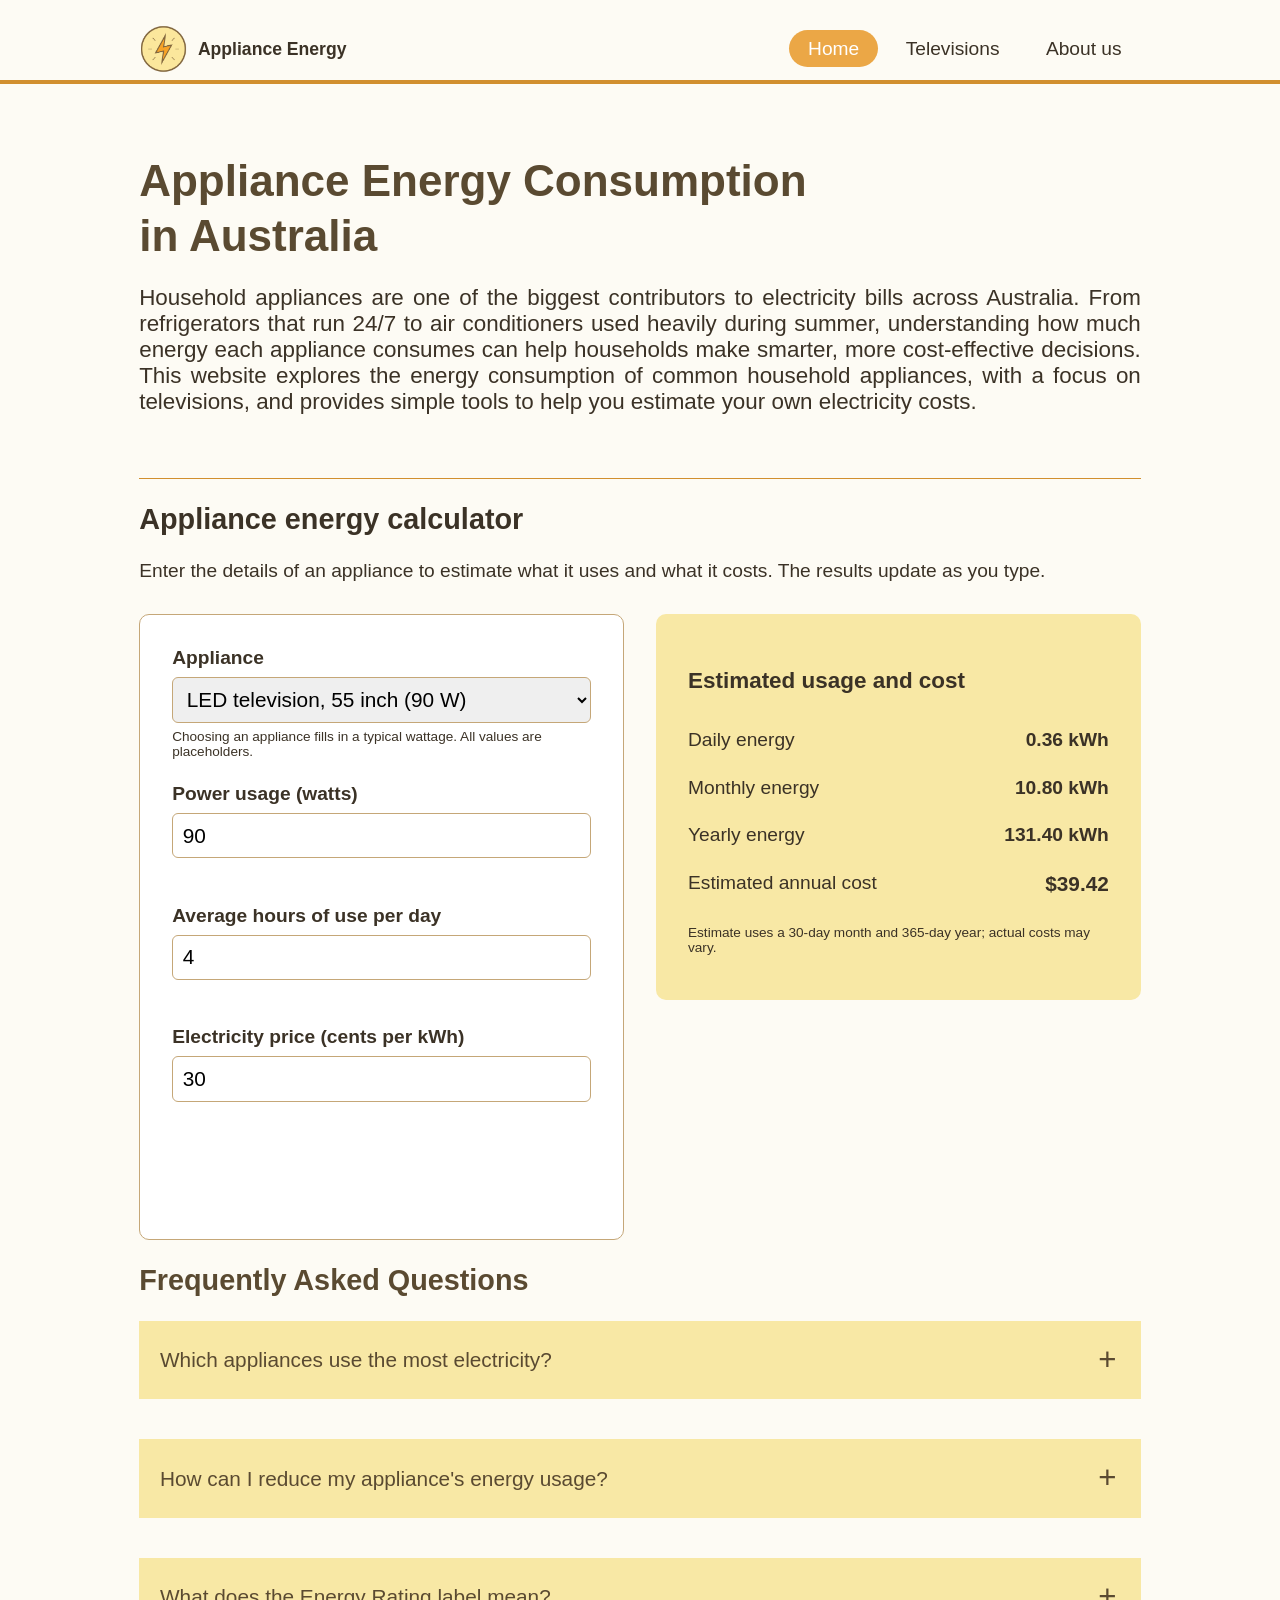
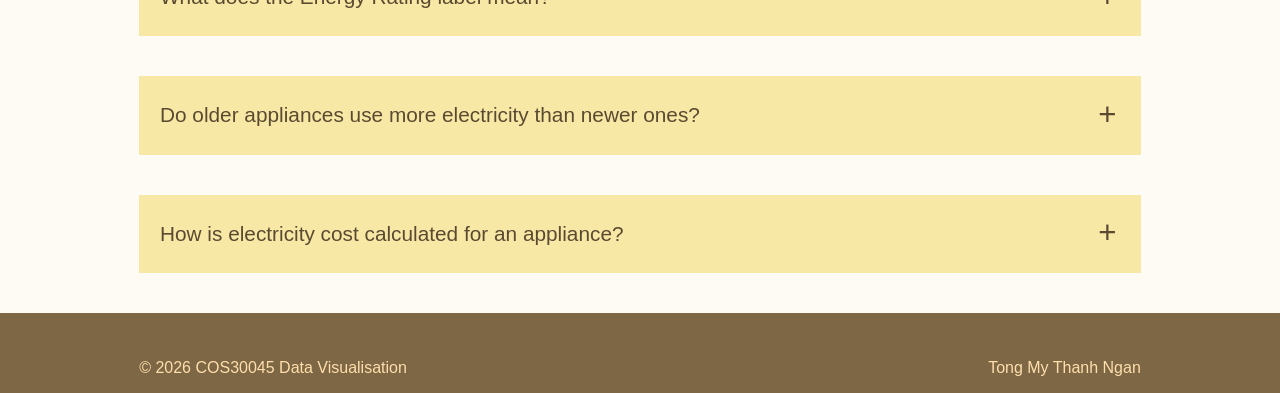
==== index.html @ 01db3212 "update index.html" ====
<!DOCTYPE html>
<html lang="en">
<head>
    <meta charset="UTF-8">
    <meta name="viewport" content="width=device-width, initial-scale=1.0">
    <title>Appliance Energy Consumption</title>
    <link rel="stylesheet" href="./assets/style.css">
    <script src="./assets/script.js" defer></script>
</head>
<body>
    <header class="site-header">
        <nav>
                <!-- Power Logo - return the user to the Home page when the logo is clicked -->
                <a href="index.html" class="logo_link">
                    <img src="./assets/PowerIcon.png" alt="Power Logo">
                    <span class="name">Appliance Energy</span>
                </a>
                <!-- Main navigation -->
                <ul>
                    <li><a href="index.html" class="nav-home" aria-current="page">Home</a></li>
                    <li><a href="televisions.html" class="nav-televisions">Televisions</a></li>
                    <li><a href="about.html" class="nav-about">About us</a></li>
                </ul>
                <button class="toggle-menu" aria-label="Responsive Navigation Menu">☰</button>
        </nav>
    </header>

    <!-- This is the main content in the Home page -->
    <main>
        <div class="hero">
            <div class="hero-text">
                <h1 class="hero-title">Appliance Energy Consumption<br><span class="highlight">in Australia</span></h1>
                <p class="sub-text">Household appliances are one of the biggest contributors to electricity bills across Australia. From refrigerators that run 24/7 to air conditioners used heavily during summer, 
                understanding how much energy each appliance consumes can help households make smarter, more cost-effective decisions. This website explores the energy consumption of common 
                household appliances, with a focus on televisions, and provides simple tools to help you estimate your own electricity costs.
                </p>
            </div> 
        </div>
    
        <section class="calc-section container">
            <h2>Appliance energy calculator</h2>
            <p>Enter the details of an appliance to estimate what it uses and what it costs. The results update as you type.</p>
            <div class="calc">
                <form class="calc-form" id="calc-form" novalidate>
                    <div class="field">
                        <label for="appliance">Appliance</label>
                        <select id="appliance" name="appliance">
                            <option value="custom">Enter my own wattage</option>
                            <option value="90" selected>LED television, 55 inch (90 W)</option>
                            <option value="120">LED television, 65 inch (120 W)</option>
                        </select>
                        <p class="hint">Choosing an appliance fills in a typical wattage. All values are placeholders.</p>
                    </div>

                    <div class="field">
                        <label for="watts">Power usage (watts)</label>
                        <input type="number" id="watts" name="watts" min="0" max="10000" step="1" value="90" required>
                        <p class="error" id="watts-error" role="alert"></p>
                    </div>

                    <div class="field">
                        <label for="hours">Average hours of use per day</label>
                        <input type="number" id="hours" name="hours" min="0" max="24" step="0.5" value="4" required>
                        <p class="error" id="hours-error" role="alert"></p>
                    </div>

                    <div class="field">
                        <label for="price">Electricity price (cents per kWh)</label>
                        <input type="number" id="price" name="price" min="0" max="200" step="0.1" value="30" required>
                        <p class="error" id="price-error" role="alert"></p>
                    </div>
                    <button type="submit" class="btn">Calculate</button>
                </form>

                <div class="calc-result">
                    <h3>Estimated usage and cost</h3>
                    <div class="result-row">
                        <span>Daily energy</span>
                        <strong id="result-daily">–</strong>
                    </div>
                    <div class="result-row">
                        <span>Monthly energy</span>
                        <strong id="result-monthly">–</strong>
                    </div>
                    <div class="result-row">
                        <span>Yearly energy</span>
                        <strong id="result-yearly">–</strong>
                    </div>
                    <div class="result-row result-cost">
                        <span>Estimated annual cost</span>
                        <strong id="result-cost">–</strong>
                    </div>
                    <p class="result-note" id="result-note"></p>
                </div>
            </div>
        </section>

        <!--- FAQ section + Accordion-->
            <h2 class="faq-section">Frequently Asked Questions</h2>
            <!-- FAQ - 1st question -->
            <div class="faq-box">
                <div class="faq">
                    <input type="checkbox" id="faq1">
                    <label class="faq-question" for="faq1">Which appliances use the most electricity?</label>
                    <div class="faq-answer">
                        <em>
                        Air conditioners, water heaters, refrigerators, and washing machines are typically among the highest energy-consuming appliances in an Australian household.
                        </em>
                    </div>
                </div>

            <!-- FAQ - 2nd question -->
                <div class="faq">
                    <input type="checkbox" id="faq2">
                    <label class="faq-question" for="faq2"> How can I reduce my appliance's energy usage?</label>
                    <div class="faq-answer">
                        <em>
                        Simple steps include switching off appliances at the wall when not in use, choosing energy-efficient models (look for the Energy Rating label), and running appliances like washing machines during off-peak electricity hours.
                        </em>
                    </div>
                </div>

            <!-- FAQ - 3rd question -->
                <div class="faq">
                    <input type="checkbox" id="faq3">
                    <label class="faq-question" for="faq3"> What does the Energy Rating label mean?</label>
                    <div class="faq-answer">
                        <em>
                        The Energy Rating label shows how energy-efficient an appliance is, using a star system — the more stars, the more efficient the appliance, meaning lower running costs over time.
                        </em>
                    </div>
                </div>

            <!-- FAQ - 4th question -->
                <div class="faq">
                    <input type="checkbox" id="faq4">
                    <label class="faq-question" for="faq4"> Do older appliances use more electricity than newer ones?</label>
                    <div class="faq-answer">
                        <em>
                        In most cases, yes. Older appliances often lack modern energy-saving technology, so they tend to consume significantly more electricity than newer, more efficient models.
                        </em>
                    </div>
                </div>

            <!-- FAQ - 5th question -->
                <div class="faq">
                    <input type="checkbox" id="faq5">
                    <label class="faq-question" for="faq5"> How is electricity cost calculated for an appliance?</label>
                    <div class="faq-answer">
                        <em>
                        Electricity cost is generally calculated by multiplying an appliance's power usage (in kilowatts) by the number of hours it is used, then multiplying that by the electricity price per kilowatt-hour.
                        </em>
                    </div>
                </div>
            </div>
    </main>

    <footer class="footer-content">
        <div class="container footer-inner">
            <div>&copy; <span id="footer-year">2026 -</span> COS30045 Data Visualisation</div>
            <div>Tong My Thanh Ngan</div>
        </div>
    </footer>
    
</body>
</html>
---- assets/style.css ----
:root {
  --cream:       #F8E8A5;
  --navajo-white:#FFDEAD;
  --camel:       #c5a778;
  --amber:       #EBA746;
  --amber-dark:  #D18F2E;
  --brown:       #7D6744;
  --dark-brown:  #5A4A31;
  --dark-coffee: #3B3226;
  --border:      var(--camel);
  --page:        #FDFBF4;
  --surface:     #FFFFFF;
}

*,
*::before,
*::after {
  box-sizing: border-box;
}

/* ----------------------------------------------------------------------------------- */
/* Navigation */
.site-header nav {
  display: flex;
  align-items: center;
  justify-content: space-between;
  padding: 0 0;
  border-bottom: 4px solid var(--amber-dark);
  margin-left: calc(50% - 50vw);
  margin-right: calc(50% - 50vw);
  padding-left: calc(50vw - 50%);
  padding-right: calc(50vw - 50%);
}

.logo_link {
  display: flex;
  align-items: center;
  gap: 0.6rem;
  text-decoration: none;
  color: var(--dark-coffee);
}

.logo_link img {
  height: 50px;
}

.logo_link .name {
  font-weight: bold;
  font-size: 1.1rem;
}

nav ul {
  display: flex;
  list-style: none;
  gap: 0.5rem;
}

nav ul a {
  text-decoration: none;
  color: var(--dark-coffee);
  padding: 0.5rem 1.2rem;
  border-radius: 999px;
  transition: background-color 0.2s;
}

nav ul a:hover {
  background-color: var(--cream);
}

nav ul a[aria-current="page"] {
  background: var(--amber);
  color: var(--surface);
}

.toggle-menu {
  display: none;   
  background: none;
  border: none;
  font-size: 1.5rem;
  cursor: pointer;
  color: var(--dark-coffee);
}

/* ----------------------------------------------------------------------------------- */
body {
    color: var(--dark-coffee);
    background: var(--page);
    padding: 1.2rem;
    font-family: 'Segoe UI', Tahoma, Geneva, Verdana, sans-serif;
    max-width: 65rem;
    margin: 0 auto;
    font-size: 1.2rem;
}

/* Color for main content in Home Page */
.hero-title {
    color: var(--dark-brown)
}

/* FAQ section */
.faq-section {
    color: var(--dark-brown)
}

/* Hero in the Home page */
.hero {
    background: var(--page);
    border-bottom: 1px solid var(--amber-dark);
    padding: 2.5rem 0rem;
}

.hero-text h1 {
    font-size: 2.75rem;       
    line-height: 1.25;
    margin-bottom: 1.2rem;   
}

.hero-text p {
    font-size: 1.4rem;
    color: var(--dark-coffee);
    max-width: 65rem;    
    text-align: justify;
}
/* ----------------------------------------------------------------------------------- */
.calc {
  display: grid;
  grid-template-columns: repeat(2, minmax(0, 1fr));
  gap: 2rem;
  margin-top: 2rem;
  align-items: start;
}

.calc-form {
  background: var(--surface);
  border: 1px solid var(--border);
  border-radius: 10px;
  padding: 2rem;
}

.field {
  margin-bottom: 1.5rem;
}

.field label {
  display: block;
  font-weight: bold;
  margin-bottom: 0.5rem;
}

.field input,
.field select {
  width: 100%;
  padding: 0.6rem;
  border: 1px solid var(--border);
  border-radius: 6px;
  font-size: 1.3rem;
  font-family: inherit;
}

.hint {
  font-size: 0.85rem;
  color: var(--dark-coffee);
  margin-top: 0.4rem;
}

.error {
  font-size: 0.85rem;
  color: #b91c1c;
  margin-top: 0.4rem;
  min-height: 1rem;
}

.btn {
  background: var(--accent);
  color: #ffffff;
  border: none;
  padding: 0.7rem 1.5rem;
  border-radius: 999px;
  font-weight: bold;
  cursor: pointer;
  font-size: 2rem;
}

.calc-result {
  background: var(--cream, #FCF4D9);
  border-left: 4px solid var(--brown-dark, var(--accent));
  border-radius: var(--radius, 10px);
  padding: 2rem;
}

.result-row {
  display: flex;
  justify-content: space-between;
  padding: 0.8rem 0;
  border-bottom: 1px;
}

.result-cost strong {
  color: var(--accent);
  font-size: 1.3rem;
}

.result-note {
  font-size: 0.85rem;
  color: var(--text-muted);
  margin-top: 1rem;
}

/* Styling the Accordion (FAQ part) */
/* Hiding the checkboxes or radio button*/
.faq input[type="checkbox"] {
    position: absolute;
    opacity: 0;
    z-index: -1;
}

/* Accordion styles */
.faq {
    color: var(--dark-brown);
    margin-bottom: 2.5rem;
}

.faq-question {
    font-size: 1.3rem;
    display: flex;
    align-items: center;
    justify-content: space-between;
    padding: 1em;
    background: var(--cream);
    cursor: pointer;
    user-select: none;
}

.faq-question::after {
    content: '\002B';
    padding: 0.40rem;
    transform: scale(1.5);
    text-align: center;
    transition: all 0.35s;
}

.faq-answer {
    max-height: 0;
    padding: 0 1em;
    color: var(--dark-coffee);
    background: white;
    transition: all 0.35s;
    display: none;
}

.faq input[type="checkbox"]:checked + .faq-question {
    background: var(--camel);
}

.faq input[type="checkbox"]:checked + .faq-question::after {
    content: '\2013';
    transform: scale(1.5);
}

.faq input[type="checkbox"]:checked ~ .faq-answer {
    max-height: 100vh;
    padding: 1em;
    display: block;
    transition: all 0.35s;
}
/* ----------------------------------------------------------------------------------- */
/* About us */
.about-page > .head2 {
  margin: 2rem 0 0.75rem;
  padding: 0.65rem 1rem;
  border: 0;
  border-radius: 4px;
  background: var(--cream);
  box-shadow: inset 5px 0 0 var(--amber-dark);
  color: var(--dark-brown);
  font-size: 1.55rem;
  line-height: 1.35;
}

.about-page > .sub-text {
  max-width: 65rem;
  margin: 0 0 1.25rem;
  font-size: 1.3rem;
  line-height: 1.65;
}

.about-page > ul {
  margin: 0 0 1.25rem;
  font-size: 1.5rem;
  padding-left: 1.5rem;
  line-height: 1.75;
}

.about-page > ul li::marker {
  color: var(--amber-dark);
}
/* ----------------------------------------------------------------------------------- */
/* Televisions */
.televisions-page > .head2 {
  margin: 2rem 0 0.75rem;
  padding: 0.65rem 1rem;
  border: 0;
  border-radius: 4px;
  background: var(--cream);
  box-shadow: inset 5px 0 0 var(--amber-dark);
  color: var(--dark-brown);
  font-size: 1.55rem;
  line-height: 1.35;
}

.televisions-page > .sub-text,
.televisions-page > .small-text {
  max-width: 65rem;
  margin: 0 0 1.25rem;
  font-size: 1.1rem;
  line-height: 1.65;
}

.card-grid {
  display: grid;
  grid-template-columns: repeat(3, minmax(0, 1fr));
  gap: 1.5rem;
  margin: 1.25rem 0 2.5rem;
}

.card-grid article {
  padding: 1.25rem;
  border: 1px solid var(--camel);
  border-top: 4px solid var(--amber-dark);
  border-radius: 4px;
  background: var(--surface);
}

.card-grid h3 {
  margin: 0 0 0.65rem;
  color: var(--dark-brown);
  font-size: 1.25rem;
  line-height: 1.35;
}

.card-grid p {
  margin: 0;
  font-size: 1.2rem;
  line-height: 1.6;
}

.table-scroll {
  margin: 1rem 0 1.25rem;
  overflow-x: auto;
}

.televisions-page table {
  width: 100%;
  min-width: 40rem;
  border-collapse: collapse;
  background: var(--surface);
  font-size: 1.35rem;
}

.televisions-page th,
.televisions-page td {
  padding: 1.25rem 1.5rem;
  border-bottom: 1px solid var(--camel);
  text-align: center;
}

.televisions-page th:first-child,
.televisions-page td:first-child {
  text-align: left;
}

.televisions-page th {
  background: var(--brown);
  color: var(--surface);
  font-weight: 600;
}

.televisions-page tbody tr:nth-child(even) {
  background: var(--page);
}

/* ----------------------------------------------------------------------------------- */
@media (max-width: 52rem) {
  .site-header nav {
    flex-wrap: wrap;
    justify-content: center;
  }

  .logo_link {
    margin: 0 auto;
  }

  nav ul {
    flex: 1 1 100%;
    flex-wrap: wrap;
    justify-content: center;
    margin: 0;
    padding: 0;
  }

  .calc {
    grid-template-columns: minmax(0, 1fr);
  }

  .footer-inner {
    flex-wrap: wrap;
    justify-content: center;
    text-align: center;
  }

  .card-grid {
    grid-template-columns: repeat(2, minmax(0, 1fr));
  }
}

@media (max-width: 36rem) {
  .hero-text h1 {
    font-size: 1.8rem;
  }

  .card-grid {
    grid-template-columns: 1fr;
  }
}
footer.footer-content {
  margin-left: calc(50% - 50vw);
  margin-right: calc(50% - 50vw);
  margin-bottom: -1.2rem;
  padding-left: calc(50vw - 50%);
  padding-right: calc(50vw - 50%);
  background: var(--brown);
  color: var(--cream);
}

.footer-inner {
  max-width: 65rem;
  min-height: 5rem;
  margin: 0 auto;
  padding: 1rem 0;
  box-sizing: border-box;
  display: flex;
  align-items: flex-end;
  justify-content: space-between;
  gap: 1.5rem;
}

.footer-content div:first-child {
  color: var(--navajo-white);
  font-size: 1rem;
}

.footer-content div:last-child {
  color: var(--navajo-white);
  font-size: 1rem;
}
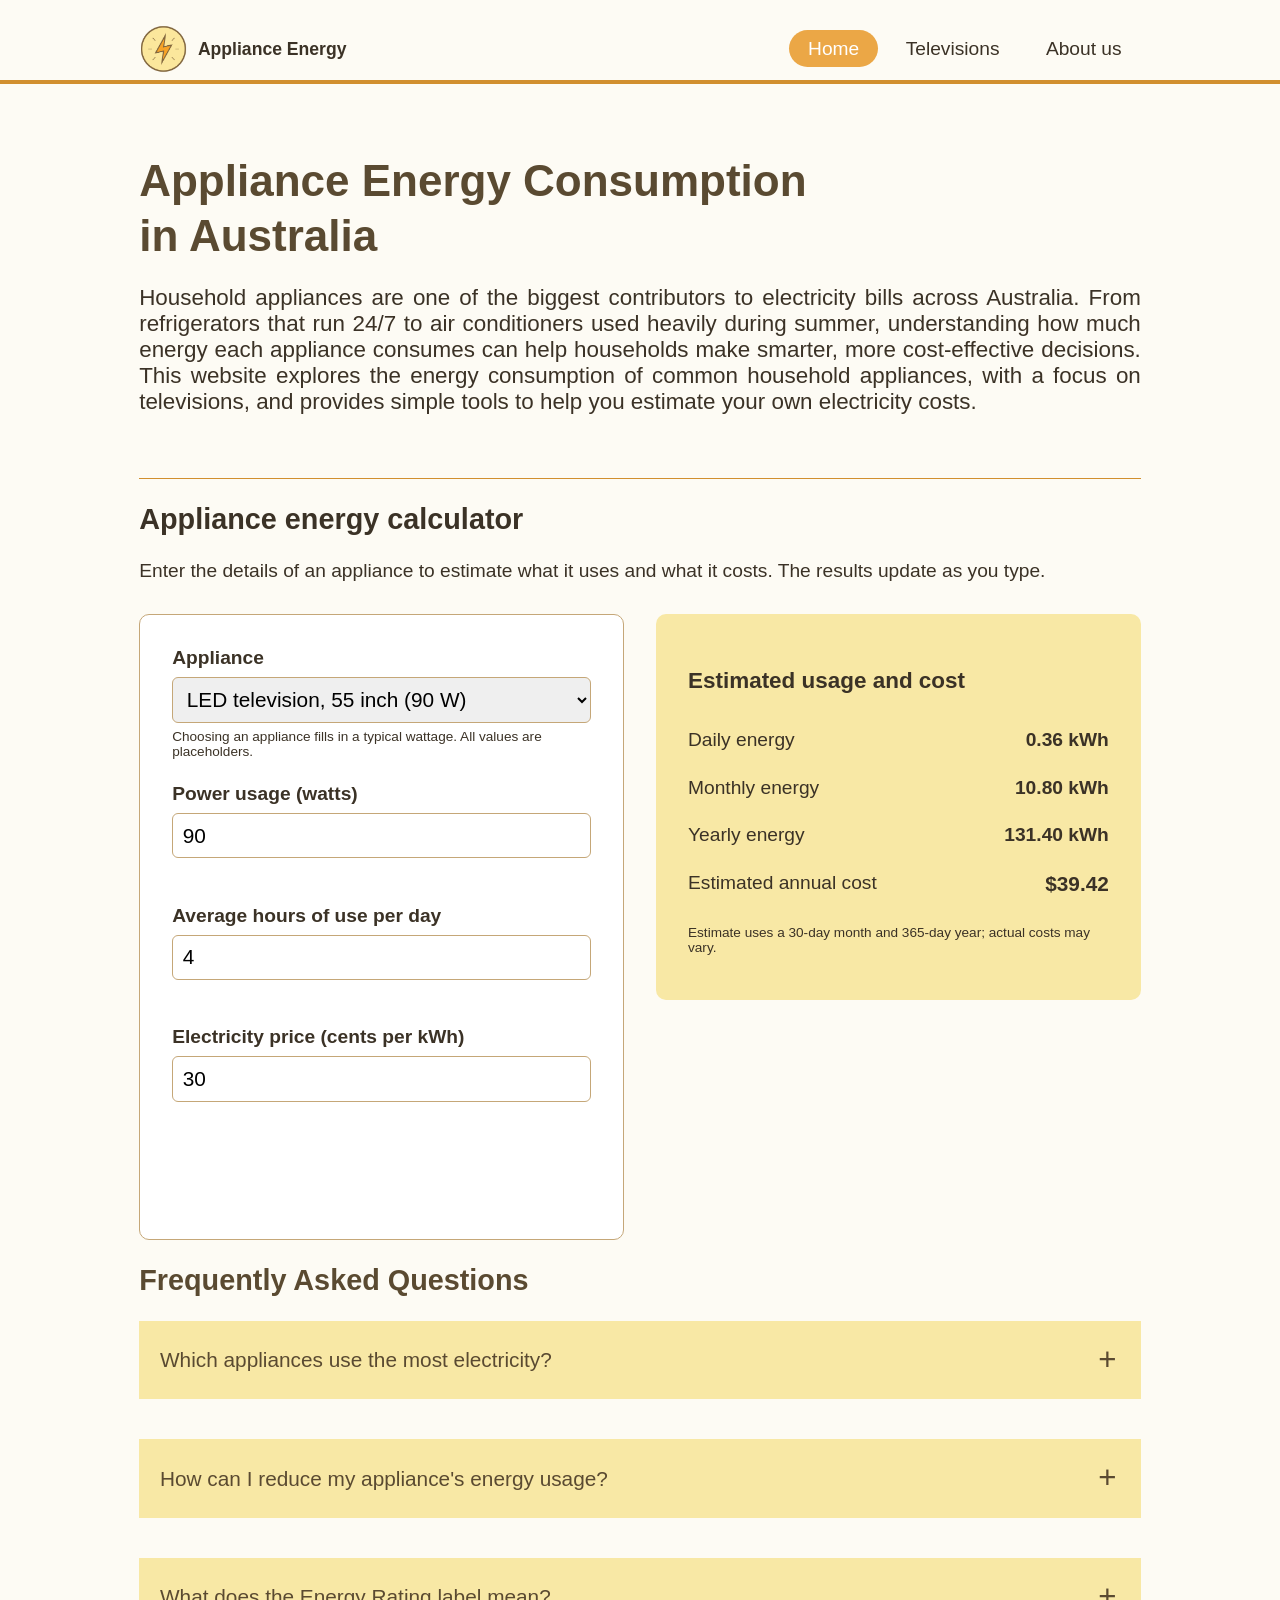
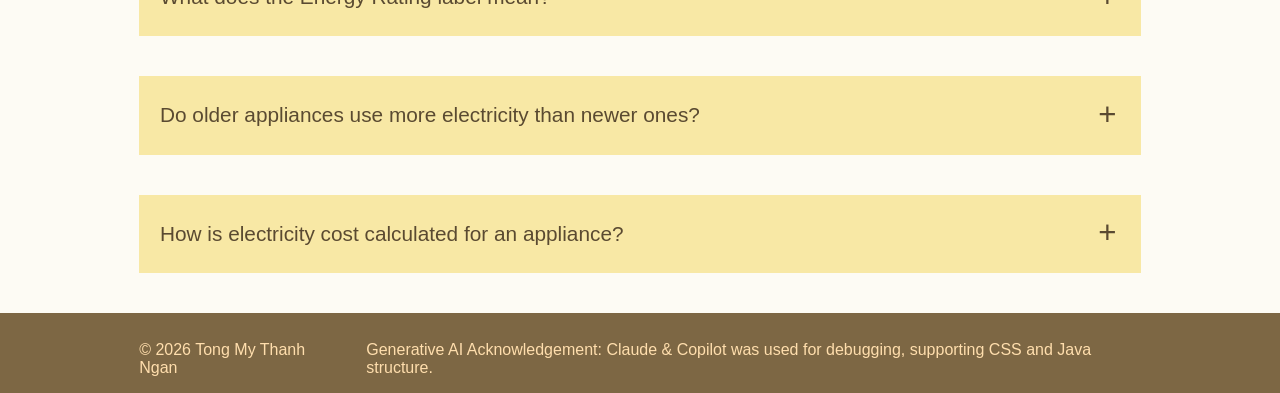
==== commit f397516a: "update index.html about.html televisions.html" ====
--- a/index.html
+++ b/index.html
@@ -157,8 +157,8 @@
 
     <footer class="footer-content">
         <div class="container footer-inner">
-            <div>&copy; <span id="footer-year">2026 -</span> COS30045 Data Visualisation</div>
-            <div>Tong My Thanh Ngan</div>
+            <div>&copy; <span id="footer-year">2026 -</span> Tong My Thanh Ngan</div>
+            <div>Generative AI Acknowledgement: Claude & Copilot was used for debugging, supporting CSS and Java structure.</div>
         </div>
     </footer>
     
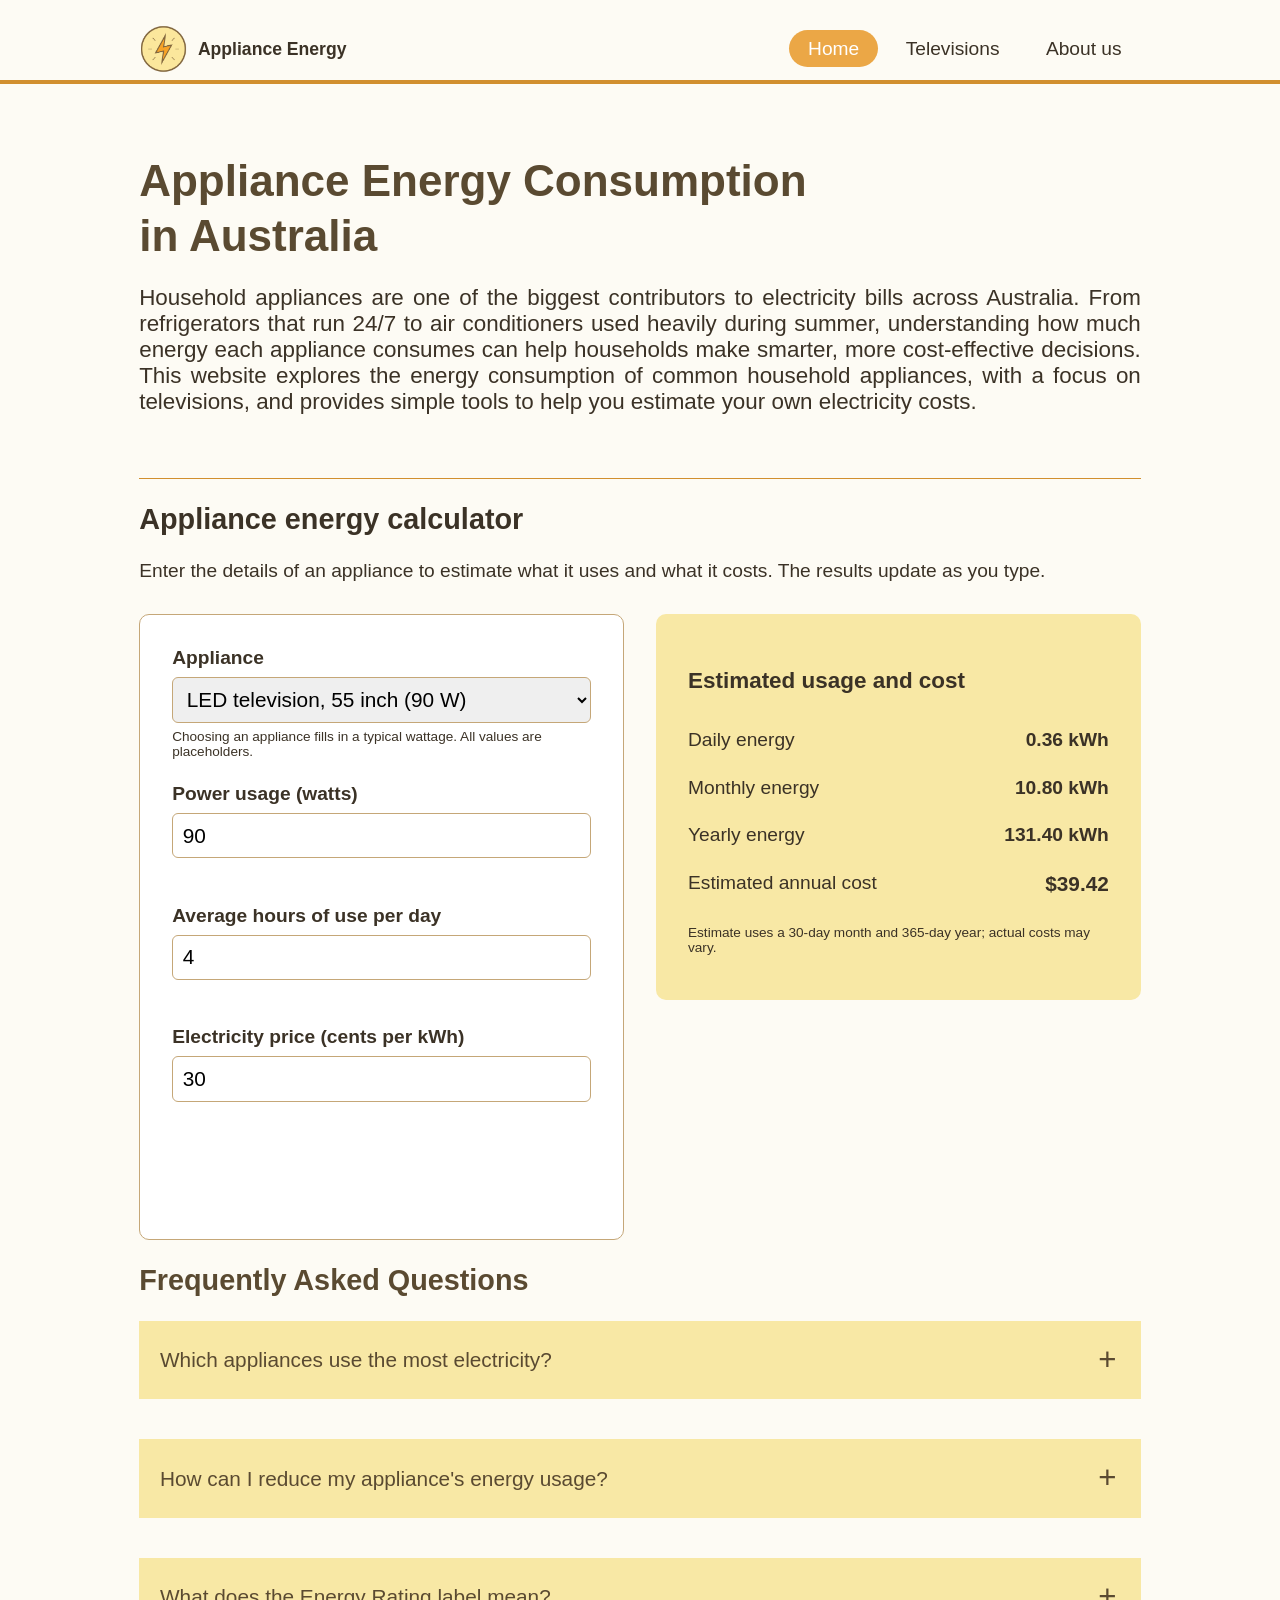
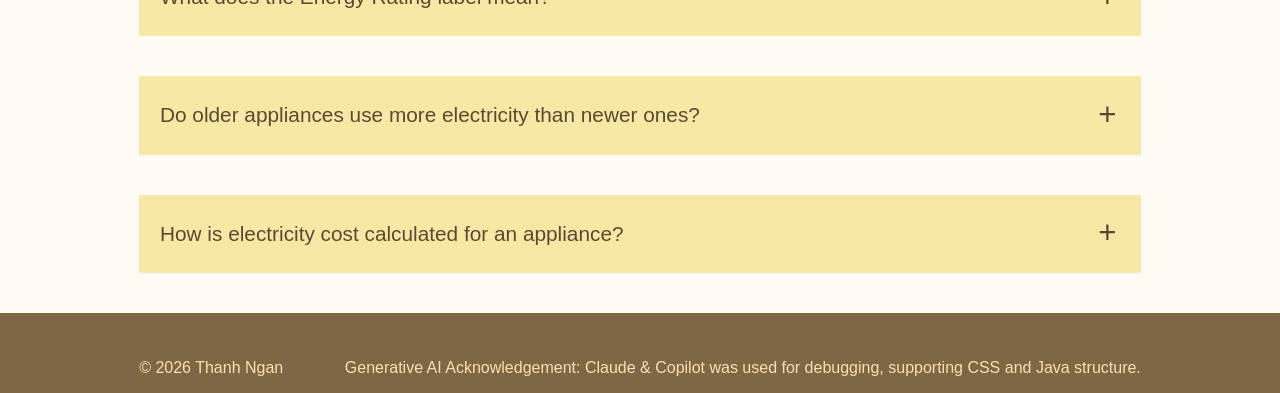
==== commit d27d609f: "update index.html about.html televisions.html" ====
--- a/index.html
+++ b/index.html
@@ -157,7 +157,7 @@
 
     <footer class="footer-content">
         <div class="container footer-inner">
-            <div>&copy; <span id="footer-year">2026 -</span> Tong My Thanh Ngan</div>
+            <div>&copy; <span id="footer-year">2026 -</span> Thanh Ngan</div>
             <div>Generative AI Acknowledgement: Claude & Copilot was used for debugging, supporting CSS and Java structure.</div>
         </div>
     </footer>
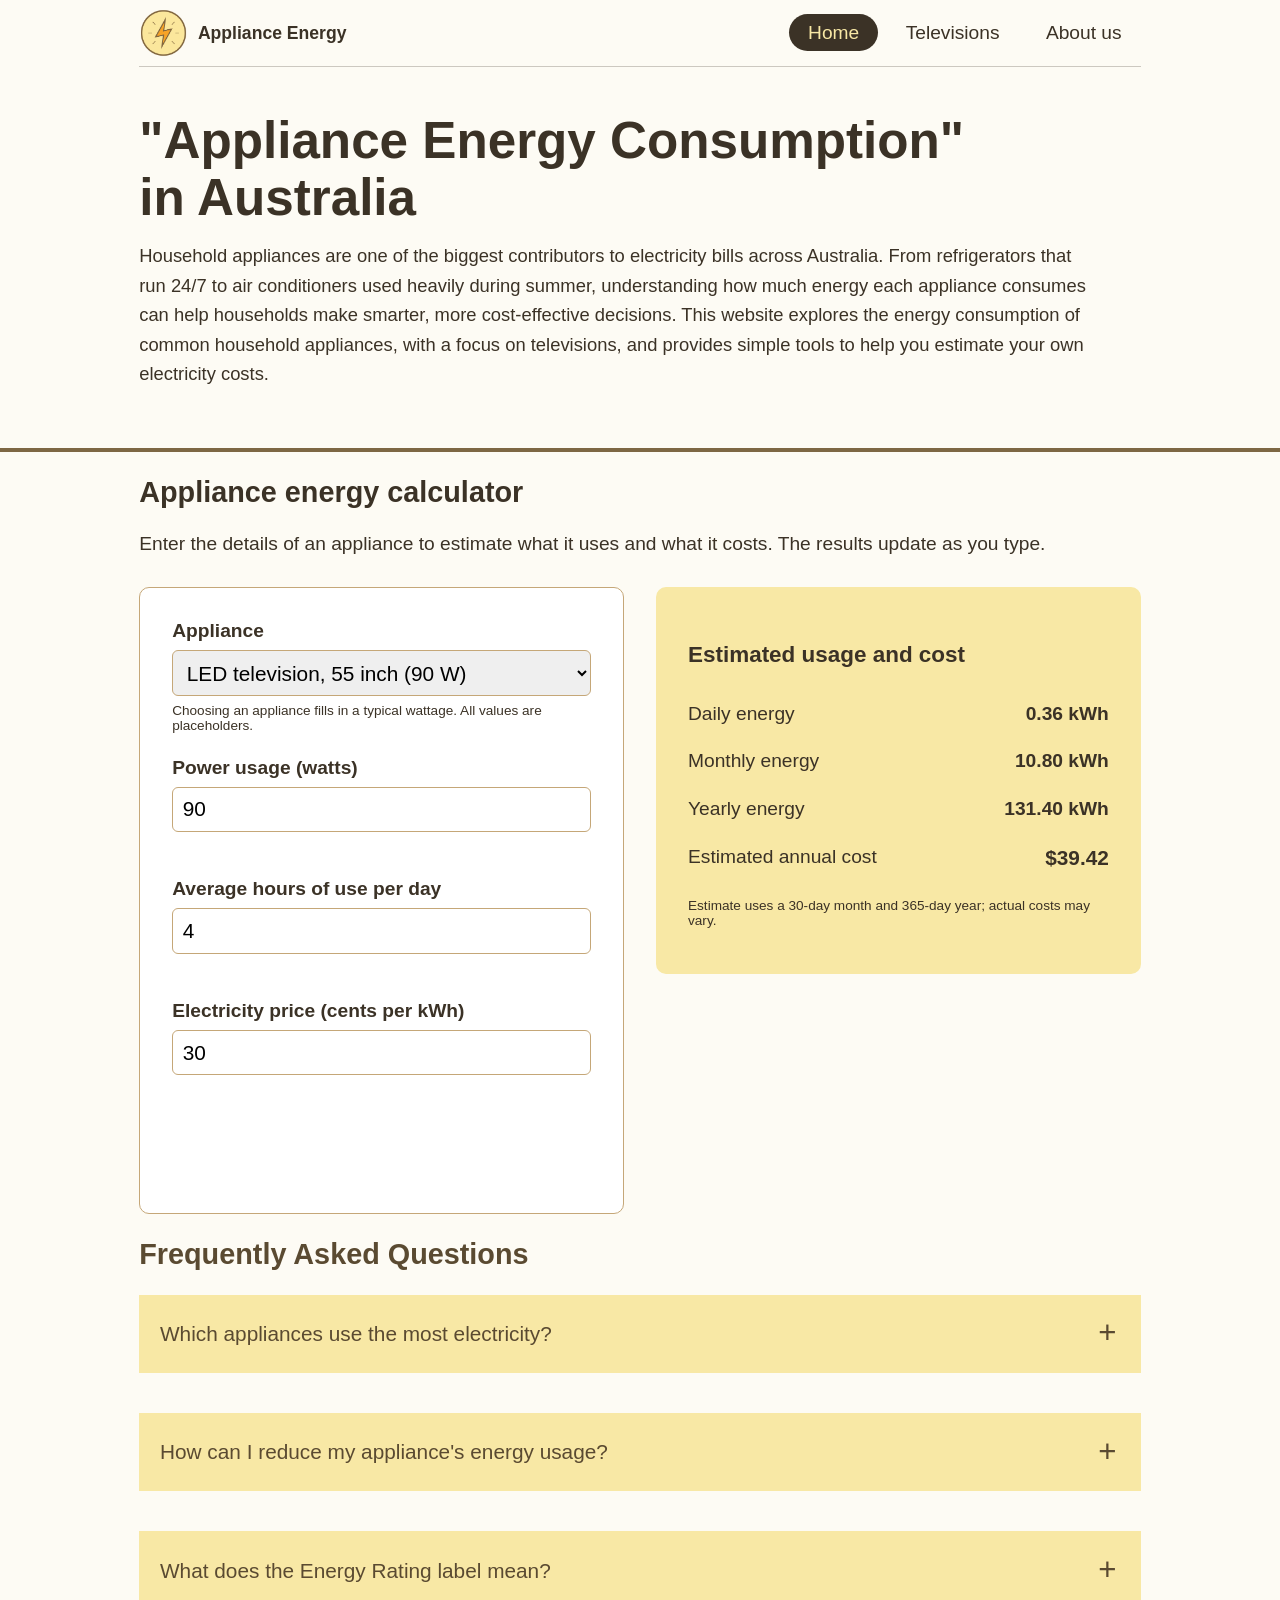
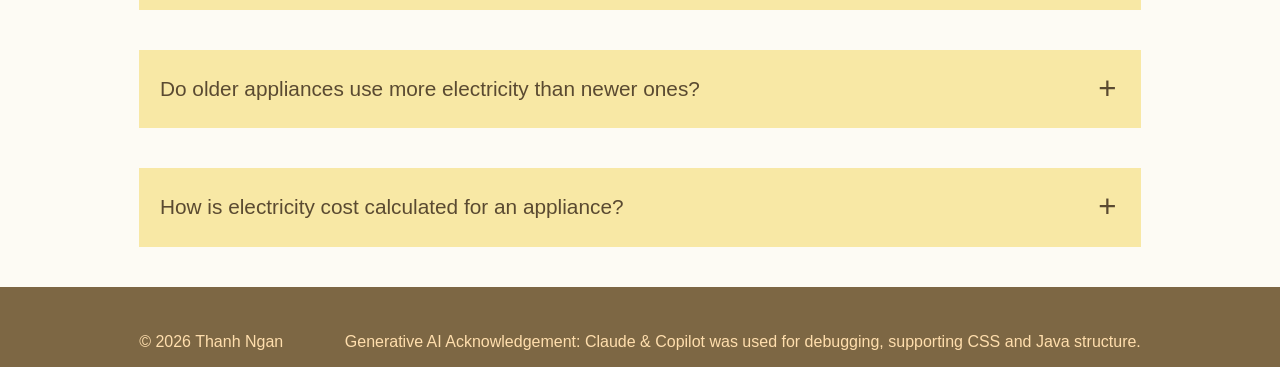
==== commit 67496f9a: "update about.html index.html televisions.html style.css" ====
--- a/index.html
+++ b/index.html
@@ -8,35 +8,34 @@
     <script src="./assets/script.js" defer></script>
 </head>
 <body>
-    <header class="site-header">
+    <header class="site-header hero-header">
         <nav>
-                <!-- Power Logo - return the user to the Home page when the logo is clicked -->
-                <a href="index.html" class="logo_link">
-                    <img src="./assets/PowerIcon.png" alt="Power Logo">
-                    <span class="name">Appliance Energy</span>
-                </a>
-                <!-- Main navigation -->
-                <ul>
-                    <li><a href="index.html" class="nav-home" aria-current="page">Home</a></li>
-                    <li><a href="televisions.html" class="nav-televisions">Televisions</a></li>
-                    <li><a href="about.html" class="nav-about">About us</a></li>
-                </ul>
-                <button class="toggle-menu" aria-label="Responsive Navigation Menu">☰</button>
+            <!-- Power Logo - return the user to the Home page when the logo is clicked -->
+            <a href="index.html" class="logo_link">
+                <img src="./assets/PowerIcon.png" alt="Power Logo">
+                <span class="name">Appliance Energy</span>
+            </a>
+            <!-- Main navigation -->
+            <ul>
+                <li><a href="index.html" class="nav-home" aria-current="page">Home</a></li>
+                <li><a href="televisions.html" class="nav-televisions">Televisions</a></li>
+                <li><a href="about.html" class="nav-about">About us</a></li>
+            </ul>
+            <button class="toggle-menu" aria-label="Responsive Navigation Menu">☰</button>
         </nav>
+
+        <div class="wrap">
+            <h1>"Appliance Energy Consumption"<br>
+                <span> in Australia</span>
+            </h1>
+            <p class="lead">Household appliances are one of the biggest contributors to electricity bills across Australia. From refrigerators that run 24/7 to air conditioners used heavily during summer, 
+                understanding how much energy each appliance consumes can help households make smarter, more cost-effective decisions. This website explores the energy consumption of common 
+                household appliances, with a focus on televisions, and provides simple tools to help you estimate your own electricity costs.</p>
+        </div>
     </header>
 
     <!-- This is the main content in the Home page -->
     <main>
-        <div class="hero">
-            <div class="hero-text">
-                <h1 class="hero-title">Appliance Energy Consumption<br><span class="highlight">in Australia</span></h1>
-                <p class="sub-text">Household appliances are one of the biggest contributors to electricity bills across Australia. From refrigerators that run 24/7 to air conditioners used heavily during summer, 
-                understanding how much energy each appliance consumes can help households make smarter, more cost-effective decisions. This website explores the energy consumption of common 
-                household appliances, with a focus on televisions, and provides simple tools to help you estimate your own electricity costs.
-                </p>
-            </div> 
-        </div>
-    
         <section class="calc-section container">
             <h2>Appliance energy calculator</h2>
             <p>Enter the details of an appliance to estimate what it uses and what it costs. The results update as you type.</p>
--- a/assets/style.css
+++ b/assets/style.css
@@ -25,7 +25,7 @@
   align-items: center;
   justify-content: space-between;
   padding: 0 0;
-  border-bottom: 4px solid var(--amber-dark);
+  border-bottom: 4px solid var(--brown);
   margin-left: calc(50% - 50vw);
   margin-right: calc(50% - 50vw);
   padding-left: calc(50vw - 50%);
@@ -79,6 +79,91 @@
   font-size: 1.5rem;
   cursor: pointer;
   color: var(--dark-coffee);
+}
+
+/* ----------------------------------------------------------------------------------- */
+/* Hero header (amber band: nav + eyebrow + title + intro + pill links)
+   Use by adding class "hero-header" to <header class="site-header"> */
+html {
+  scroll-behavior: smooth;
+}
+
+.hero-header {
+  margin-top: -1.2rem;                     
+  margin-left: calc(50% - 50vw);
+  margin-right: calc(50% - 50vw);
+  padding: 0 calc(50vw - 50%) 2.25rem;
+  background: var(--page);
+  color: var(--dark-coffee);
+  border-bottom: 4px solid var(--brown);
+}
+
+.hero-header nav {
+  margin: 0;
+  padding: 0.5rem 0;
+  border-bottom: 1px solid rgba(59, 50, 38, 0.25);
+}
+
+.hero-header nav ul {
+  margin: 0;
+  padding: 0;
+}
+
+.hero-header nav ul a:hover {
+  background-color: rgba(255, 255, 255, 0.45);
+}
+
+.hero-header nav ul a[aria-current="page"] {
+  background: var(--dark-coffee);
+  color: var(--cream);
+}
+
+.hero-header .wrap {
+  max-width: 65rem;
+  margin: 0 auto;
+  padding: 2.25rem 0 0;
+}
+
+.hero-header .eyebrow {
+  margin: 0;
+  font-size: 0.85rem;
+  letter-spacing: 0.08em;
+  text-transform: uppercase;
+  opacity: 0.85;
+}
+
+.hero-header h1 {
+  font-size: clamp(2rem, 6vw, 3.2rem);
+  margin: 0.2em 0 0.3em;
+  line-height: 1.1;
+  color: var(--dark-coffee);
+}
+
+.hero-header .lead {
+  font-size: 1.15rem;
+  max-width: 60rem;
+  margin: 0 0 1.5rem;
+  line-height: 1.6;
+}
+
+.hero-links {
+  display: flex;
+  flex-wrap: wrap;
+  gap: 0.5rem;
+}
+
+.hero-links a {
+  color: var(--dark-coffee);
+  text-decoration: none;
+  background: rgba(255, 255, 255, 0.35);
+  padding: 0.4rem 0.9rem;
+  border-radius: 999px;
+  font-size: 0.95rem;
+  transition: background-color 0.2s;
+}
+
+.hero-links a:hover {
+  background: rgba(255, 255, 255, 0.65);
 }
 
 /* ----------------------------------------------------------------------------------- */
@@ -102,25 +187,6 @@
     color: var(--dark-brown)
 }
 
-/* Hero in the Home page */
-.hero {
-    background: var(--page);
-    border-bottom: 1px solid var(--amber-dark);
-    padding: 2.5rem 0rem;
-}
-
-.hero-text h1 {
-    font-size: 2.75rem;       
-    line-height: 1.25;
-    margin-bottom: 1.2rem;   
-}
-
-.hero-text p {
-    font-size: 1.4rem;
-    color: var(--dark-coffee);
-    max-width: 65rem;    
-    text-align: justify;
-}
 /* ----------------------------------------------------------------------------------- */
 .calc {
   display: grid;
@@ -381,36 +447,37 @@
 
 /* ----------------------------------------------------------------------------------- */
 @media (max-width: 52rem) {
-  .site-header nav {
-    flex-wrap: wrap;
-    justify-content: center;
-  }
-
-  .logo_link {
-    margin: 0 auto;
-  }
-
-  nav ul {
-    flex: 1 1 100%;
-    flex-wrap: wrap;
-    justify-content: center;
-    margin: 0;
-    padding: 0;
-  }
-
-  .calc {
-    grid-template-columns: minmax(0, 1fr);
-  }
-
-  .footer-inner {
-    flex-wrap: wrap;
-    justify-content: center;
-    text-align: center;
-  }
-
-  .card-grid {
-    grid-template-columns: repeat(2, minmax(0, 1fr));
-  }
+.site-header nav {
+  flex-wrap: wrap;
+  justify-content: center;
+}
+
+.logo_link {
+  margin: 0 auto;
+}
+
+nav ul {
+  flex: 1 1 100%;
+  flex-wrap: wrap;
+  justify-content: center;
+  margin: 0;
+  padding: 0;
+}
+/* ----------------------------------------------------------------------------------- */
+
+.calc {
+  grid-template-columns: minmax(0, 1fr);
+}
+
+.footer-inner {
+  flex-wrap: wrap;
+  justify-content: center;
+  text-align: center;
+}
+
+.card-grid {
+  grid-template-columns: repeat(2, minmax(0, 1fr));
+}
 }
 
 @media (max-width: 36rem) {
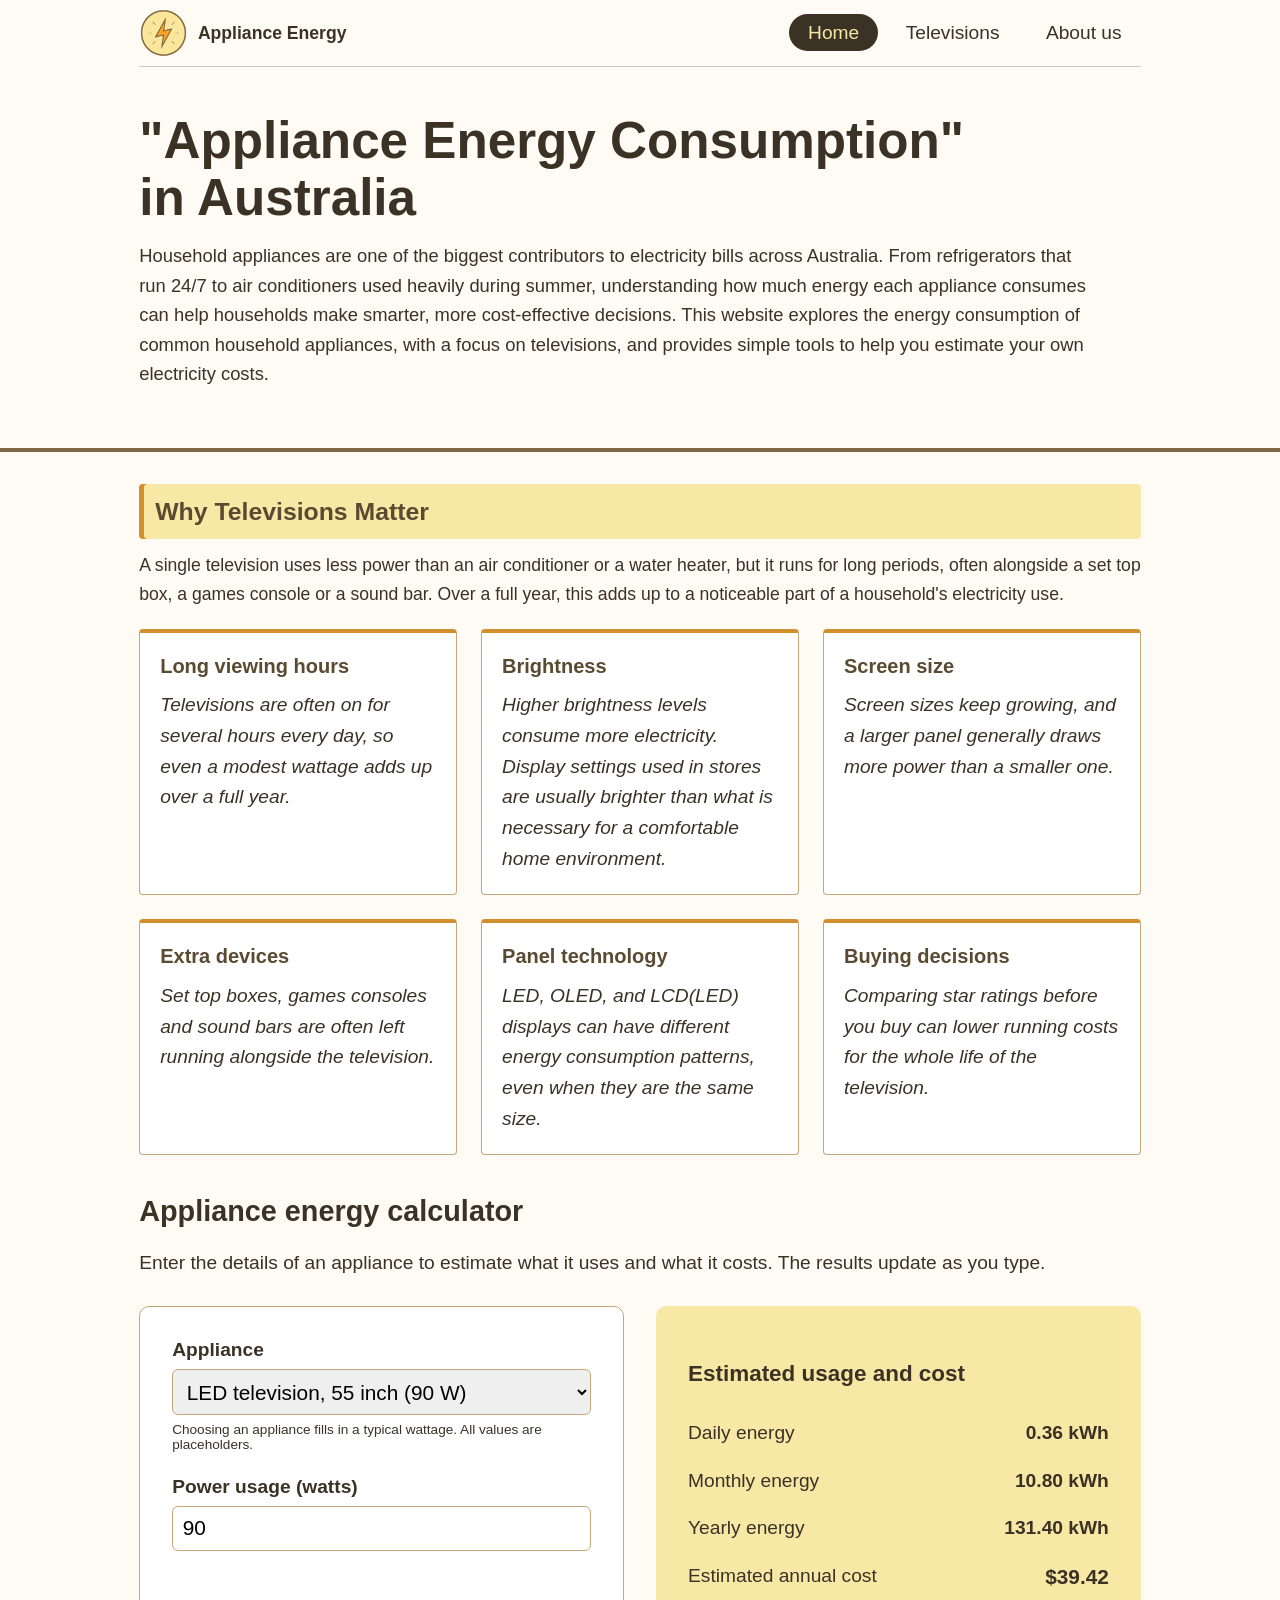
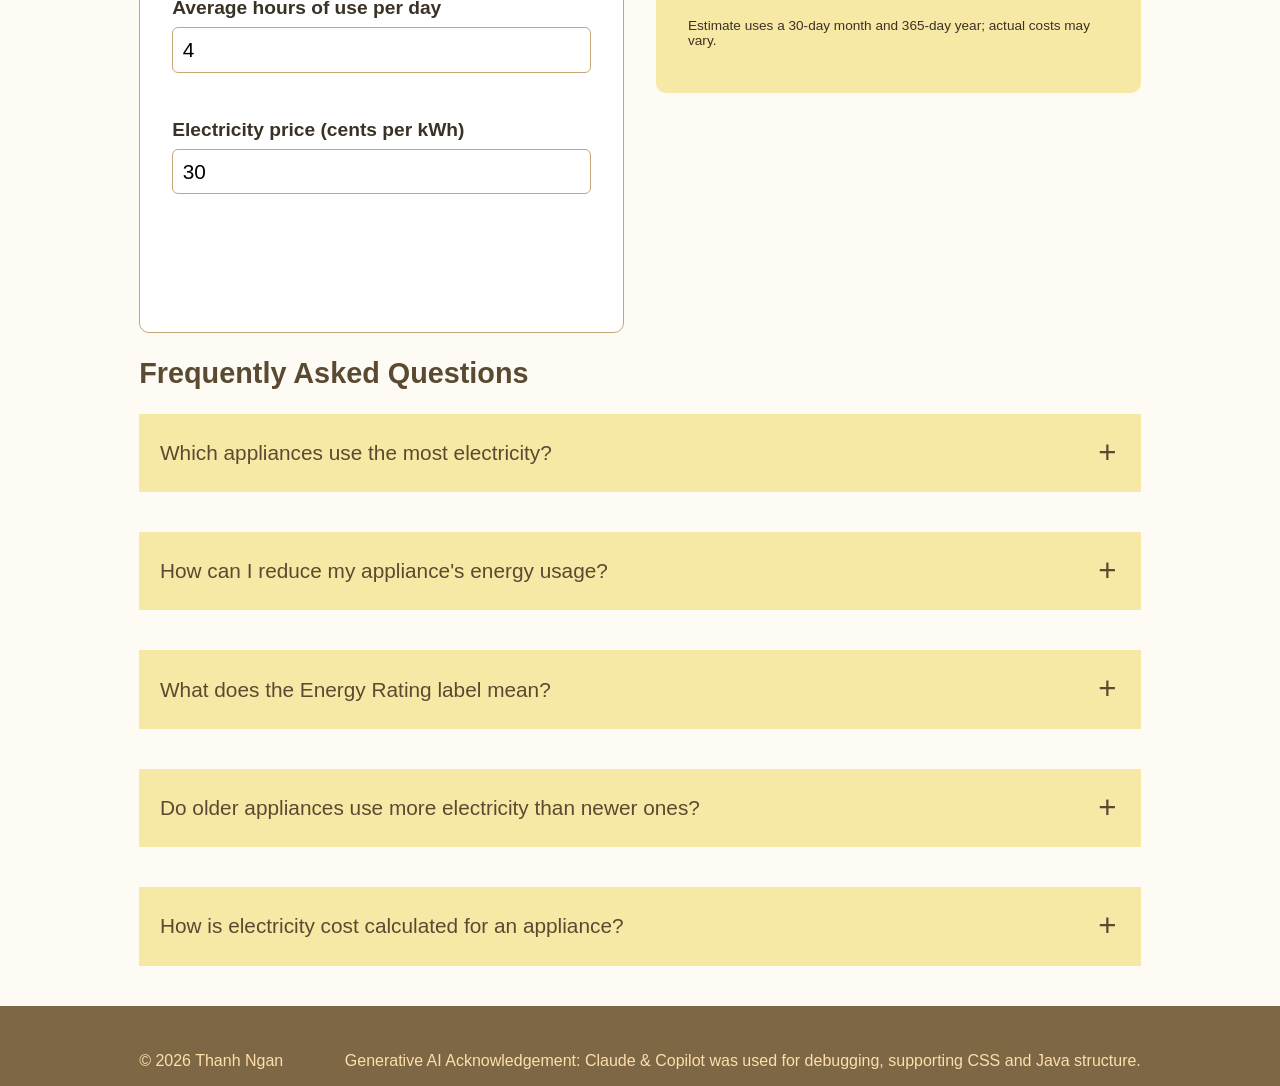
==== commit 30ae1513: "update index.html televisions.html style.css" ====
--- a/index.html
+++ b/index.html
@@ -36,6 +36,43 @@
 
     <!-- This is the main content in the Home page -->
     <main>
+        <h2 class="head2">Why Televisions Matter</h2>
+        <p class="sub-text">A single television uses less power than an air conditioner or a water heater, but it runs for 
+            long periods, often alongside a set top box, a games console or a sound bar. Over a full year, this adds up to 
+            a noticeable part of a household's electricity use.
+        </p>
+        <div class="card-grid">
+            <article class="card-1">
+                <h3>Long viewing hours</h3>
+                <p><em>Televisions are often on for several hours every day, so even a modest wattage adds up over a full year.</em></p>
+            </article>
+
+            <article class="card-2">
+                <h3>Brightness</h3>
+                <p><em>Higher brightness levels consume more electricity. Display settings used in stores are usually brighter than what is necessary for a comfortable home environment.</em></p>
+            </article>
+
+            <article class="card-3">
+                <h3>Screen size</h3>
+                <p><em>Screen sizes keep growing, and a larger panel generally draws more power than a smaller one.</em></p>
+            </article>
+
+            <article class="card-4">
+                <h3>Extra devices</h3>
+                <p><em>Set top boxes, games consoles and sound bars are often left running alongside the television.</em></p>
+            </article>
+
+            <article class="card-5">
+                <h3>Panel technology</h3>
+                <p><em>LED, OLED, and LCD(LED) displays can have different energy consumption patterns, even when they are the same size.</em></p>
+            </article>
+
+            <article class="card-6">
+                <h3>Buying decisions</h3>
+                <p><em>Comparing star ratings before you buy can lower running costs for the whole life of the television.</em></p>
+            </article>
+        </div>
+
         <section class="calc-section container">
             <h2>Appliance energy calculator</h2>
             <p>Enter the details of an appliance to estimate what it uses and what it costs. The results update as you type.</p>
--- a/assets/style.css
+++ b/assets/style.css
@@ -82,8 +82,7 @@
 }
 
 /* ----------------------------------------------------------------------------------- */
-/* Hero header (amber band: nav + eyebrow + title + intro + pill links)
-   Use by adding class "hero-header" to <header class="site-header"> */
+/* Hero header */
 html {
   scroll-behavior: smooth;
 }
@@ -273,7 +272,6 @@
 }
 
 /* Styling the Accordion (FAQ part) */
-/* Hiding the checkboxes or radio button*/
 .faq input[type="checkbox"] {
     position: absolute;
     opacity: 0;
@@ -330,6 +328,28 @@
     transition: all 0.35s;
 }
 /* ----------------------------------------------------------------------------------- */
+/* Section heading + intro text - shared by every page's <main> (Home, Televisions, About us) */
+main > .head2 {
+  margin: 2rem 0 0.75rem;
+  padding: 0.65rem 1rem;
+  border: 0;
+  border-radius: 4px;
+  background: var(--cream);
+  box-shadow: inset 5px 0 0 var(--amber-dark);
+  color: var(--dark-brown);
+  font-size: 1.55rem;
+  line-height: 1.35;
+}
+
+main > .sub-text,
+main > .small-text {
+  max-width: 65rem;
+  margin: 0 0 1.25rem;
+  font-size: 1.1rem;
+  line-height: 1.65;
+}
+
+/* ----------------------------------------------------------------------------------- */
 /* About us */
 .about-page > .head2 {
   margin: 2rem 0 0.75rem;
@@ -362,10 +382,76 @@
 }
 /* ----------------------------------------------------------------------------------- */
 /* Televisions */
-.televisions-page > .head2 {
-  margin: 2rem 0 0.75rem;
+.televisions-page > .callout {
+  margin: 2rem 0;
+  padding: 0 0 1.5rem;
+  background: var(--surface);
+  border: 1px solid var(--camel);
+  border-radius: 4px;
+  overflow: hidden;
+}
+
+.callout h2 {
+  margin: 0 0 1.25rem;
+  padding: 0.65rem 1.5rem;
+  background: var(--cream);
+  box-shadow: inset 5px 0 0 var(--amber-dark);
+  color: var(--dark-brown);
+  font-size: 1.55rem;
+  line-height: 1.35;
+}
+
+.callout p {
+  margin: 0 1.5rem 1rem;
+  font-size: 1.1rem;
+  line-height: 1.65;
+}
+ 
+.callout em {
+  color: var(--dark-brown);
+}
+
+.kpis {
+  display: grid;
+  grid-template-columns: repeat(auto-fit, minmax(13rem, 1fr));
+  gap: 1.5rem;
+  margin: 1.5rem 1.5rem 0;
+}
+ 
+.kpi {
+  padding: 1.25rem;
+  background: var(--page);
+  border: 1px solid var(--camel);
+  border-top: 4px solid var(--amber-dark);
+  border-radius: 4px;
+}
+
+.kpi .num {
+  display: block;
+  margin-bottom: 0.4rem;
+  font-size: 2.2rem;
+  font-weight: 700;
+  line-height: 1.1;
+  color: var(--brown);
+}
+ 
+.kpi .lbl {
+  display: block;
+  font-size: 1rem;
+  line-height: 1.5;
+  color: var(--dark-coffee);
+}
+
+/* "The story in five parts" */
+#framework,
+#market,
+#size {
+  margin: 2rem 0;
+}
+ 
+#framework > h2 {
+  margin: 0 0 0.75rem;
   padding: 0.65rem 1rem;
-  border: 0;
   border-radius: 4px;
   background: var(--cream);
   box-shadow: inset 5px 0 0 var(--amber-dark);
@@ -373,15 +459,191 @@
   font-size: 1.55rem;
   line-height: 1.35;
 }
-
-.televisions-page > .sub-text,
-.televisions-page > .small-text {
-  max-width: 65rem;
+ 
+#framework > p {
   margin: 0 0 1.25rem;
   font-size: 1.1rem;
   line-height: 1.65;
 }
-
+ 
+.five {
+  display: grid;
+  gap: 1.5rem;
+}
+ 
+.five-item {
+  padding: 1.25rem 1.5rem;
+  background: var(--surface);
+  border: 1px solid var(--camel);
+  border-top: 4px solid var(--amber-dark);
+  border-radius: 4px;
+}
+ 
+.five-item h3 {
+  margin: 0 0 0.75rem;
+  color: var(--dark-brown);
+  font-size: 1.25rem;
+  line-height: 1.35;
+}
+ 
+.step {
+  display: inline-grid;
+  place-items: center;
+  width: 1.7em;
+  height: 1.7em;
+  margin-right: 0.4em;
+  border-radius: 50%;
+  background: var(--brown);
+  color: var(--surface);
+  font-size: 0.8em;
+  vertical-align: 0.1em;
+}
+ 
+.five-item h3 small {
+  display: block;
+  margin: 0.15rem 0 0 2.4rem;
+  font-size: 0.95rem;
+  font-weight: 400;
+  color: var(--brown);
+}
+ 
+.five-item li {
+  font-size: 1.1rem;
+  line-height: 1.65;
+}
+ 
+.five-item p {
+  margin: 0 0 0.6rem;
+}
+ 
+.five-item ul {
+  margin: 0.25rem 0 0;
+  padding-left: 1.5rem;
+}
+ 
+.five-item li {
+  margin-bottom: 0.4rem;
+}
+ 
+.five-item li::marker {
+  color: var(--amber-dark);
+}
+ 
+.five-item em {
+  color: var(--dark-brown);
+}
+ 
+.five-item .kpis {
+  margin: 0.5rem 0 0;
+}
+ 
+.kpis.small .num {
+  font-size: 1.6rem;
+}
+ 
+.five-item img {
+  display: block;
+  max-width: 100%;
+  height: auto;
+  margin-top: 1rem;
+  background: var(--surface);
+  border: 1px solid var(--camel);
+  border-radius: 4px;
+}
+
+/* ----------------------------------------------------------------------------------- */
+/* Market overview + size sections (Figures 1-4, takeaway, cost table) */
+#market > h2,
+#size > h2 {
+  margin: 0 0 1rem;
+  color: var(--dark-brown);
+  font-size: 1.9rem;
+  line-height: 1.25;
+}
+
+#market > p,
+#size > p {
+  margin: 0 0 1.25rem;
+  font-size: 1.1rem;
+  line-height: 1.65;
+}
+
+#size > h3 {
+  margin: 2rem 0 0.5rem;
+  color: var(--dark-brown);
+  font-size: 1.25rem;
+  line-height: 1.35;
+}
+
+figure {
+  margin: 1.5rem 0;
+  padding: 0;
+}
+
+figure img {
+  display: block;
+  width: 100%;
+  height: auto;
+}
+
+figure.narrow {
+  max-width: 44rem;
+}
+
+figcaption {
+  margin-top: 0.75rem;
+  font-size: 0.95rem;
+  line-height: 1.55;
+  color: var(--brown);
+}
+
+figcaption strong {
+  color: var(--dark-brown);
+}
+
+#market > p.takeaway {
+  padding: 0.25rem 0 0.25rem 1rem;
+  border-left: 5px solid var(--amber-dark);
+  font-weight: 600;
+  color: var(--dark-brown);
+}
+
+.cost {
+  margin: 1.5rem 0 0;
+  overflow-x: auto;
+}
+
+.cost h4 {
+  margin: 0 0 0.75rem;
+  color: var(--dark-brown);
+  font-size: 1.25rem;
+  line-height: 1.35;
+}
+
+.cost h4 span {
+  font-size: 1rem;
+  font-weight: 400;
+  color: var(--brown);
+}
+
+.televisions-page .cost table {
+  min-width: 28rem;
+  font-size: 1.05rem;
+}
+
+.televisions-page .cost th,
+.televisions-page .cost td {
+  padding: 0.8rem 1rem;
+}
+
+.cost .note {
+  margin: 0.75rem 0 0;
+  font-size: 0.9rem;
+  line-height: 1.5;
+  color: var(--brown);
+}
+
+/* ----------------------------------------------------------------------------------- */
 .card-grid {
   display: grid;
   grid-template-columns: repeat(3, minmax(0, 1fr));
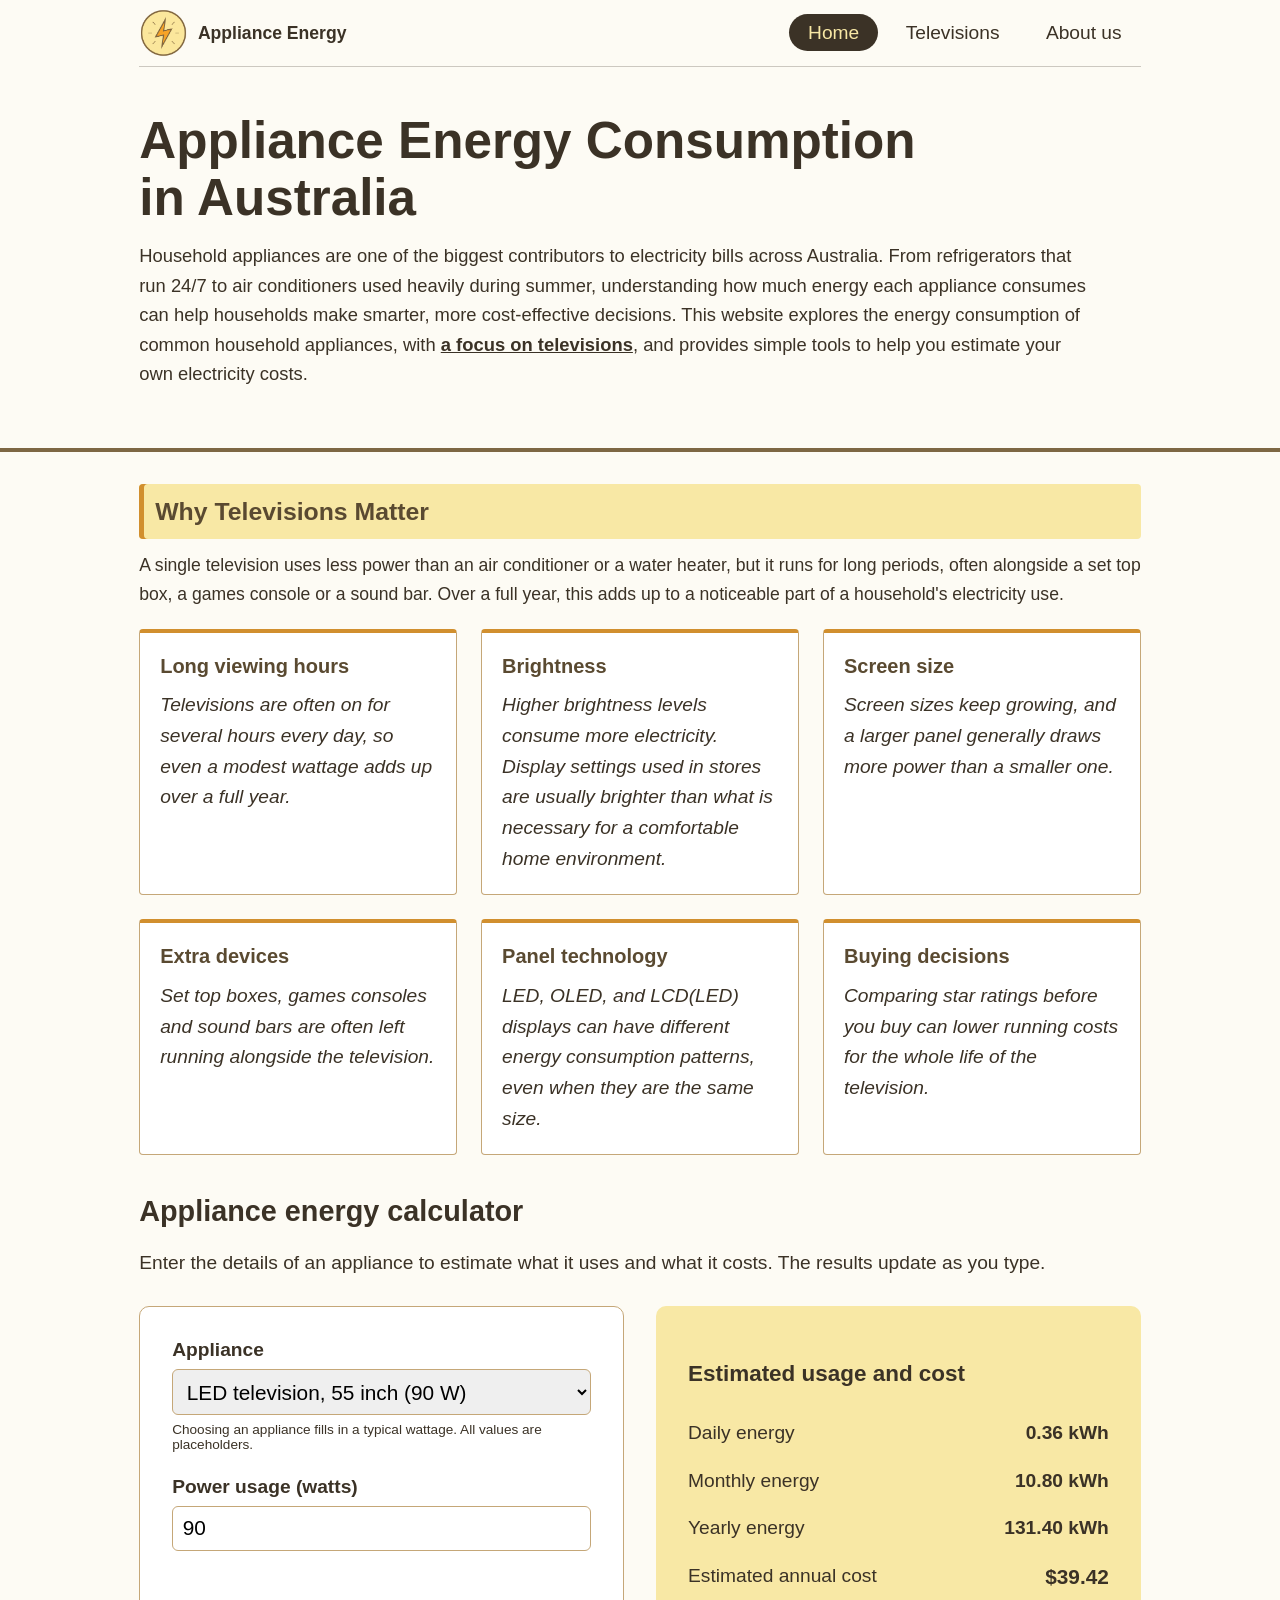
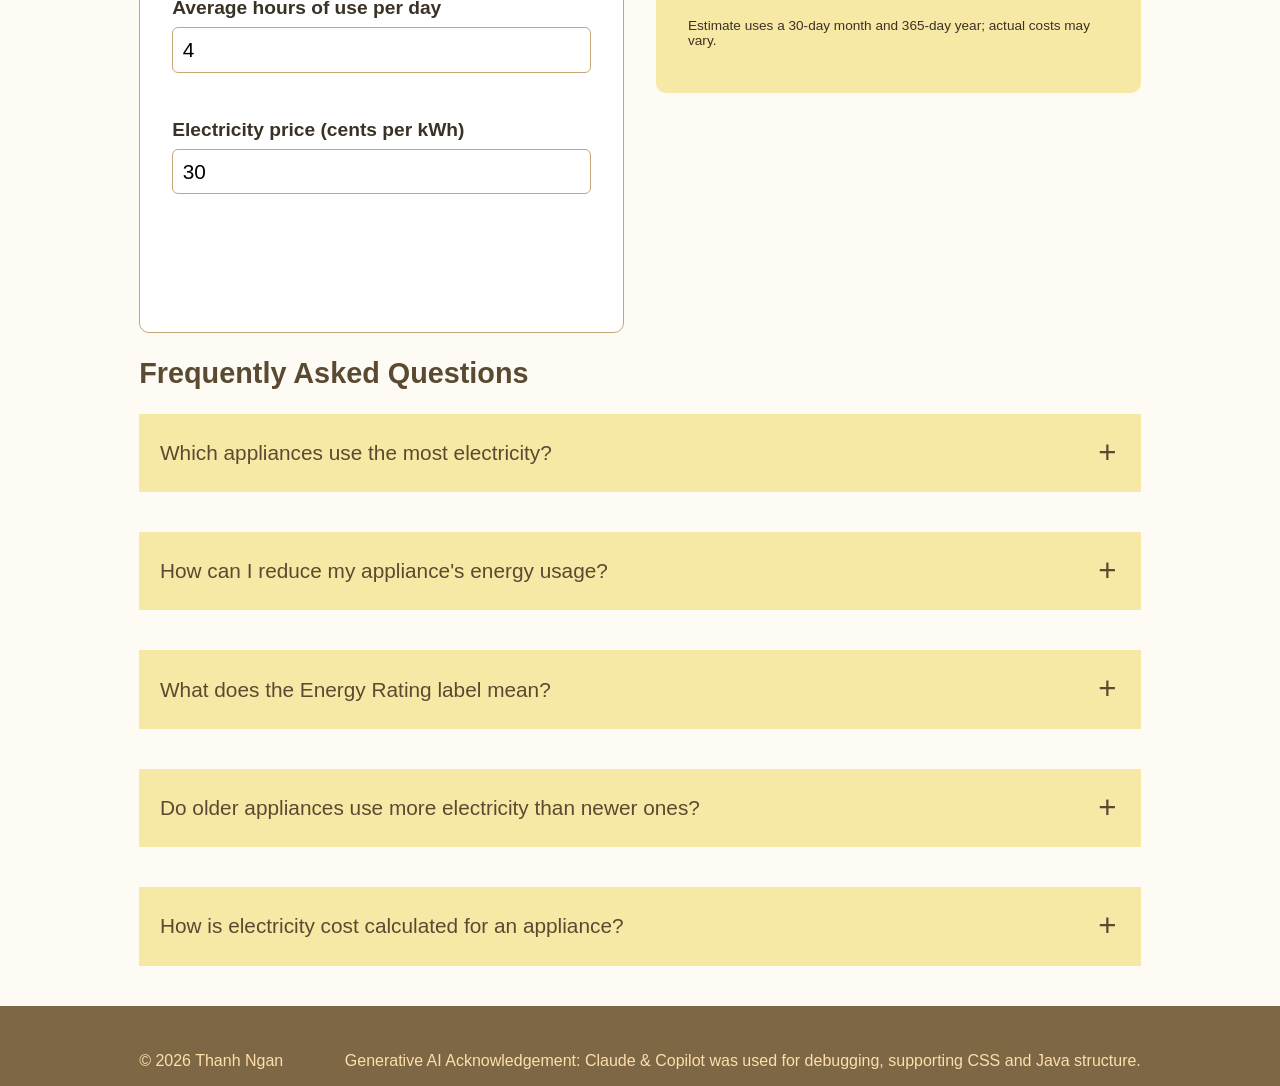
==== commit bbd8f5ab: "update index.html README.md" ====
--- a/index.html
+++ b/index.html
@@ -25,12 +25,12 @@
         </nav>
 
         <div class="wrap">
-            <h1>"Appliance Energy Consumption"<br>
+            <h1>Appliance Energy Consumption<br>
                 <span> in Australia</span>
             </h1>
             <p class="lead">Household appliances are one of the biggest contributors to electricity bills across Australia. From refrigerators that run 24/7 to air conditioners used heavily during summer, 
                 understanding how much energy each appliance consumes can help households make smarter, more cost-effective decisions. This website explores the energy consumption of common 
-                household appliances, with a focus on televisions, and provides simple tools to help you estimate your own electricity costs.</p>
+                household appliances, with <strong><u> a focus on televisions</u></strong>, and provides simple tools to help you estimate your own electricity costs.</p>
         </div>
     </header>
 
--- a/assets/style.css
+++ b/assets/style.css
@@ -154,7 +154,7 @@
 .hero-links a {
   color: var(--dark-coffee);
   text-decoration: none;
-  background: rgba(255, 255, 255, 0.35);
+  background: var(--amber);
   padding: 0.4rem 0.9rem;
   border-radius: 999px;
   font-size: 0.95rem;
@@ -162,7 +162,7 @@
 }
 
 .hero-links a:hover {
-  background: rgba(255, 255, 255, 0.65);
+  background: var(--navajo-white)
 }
 
 /* ----------------------------------------------------------------------------------- */
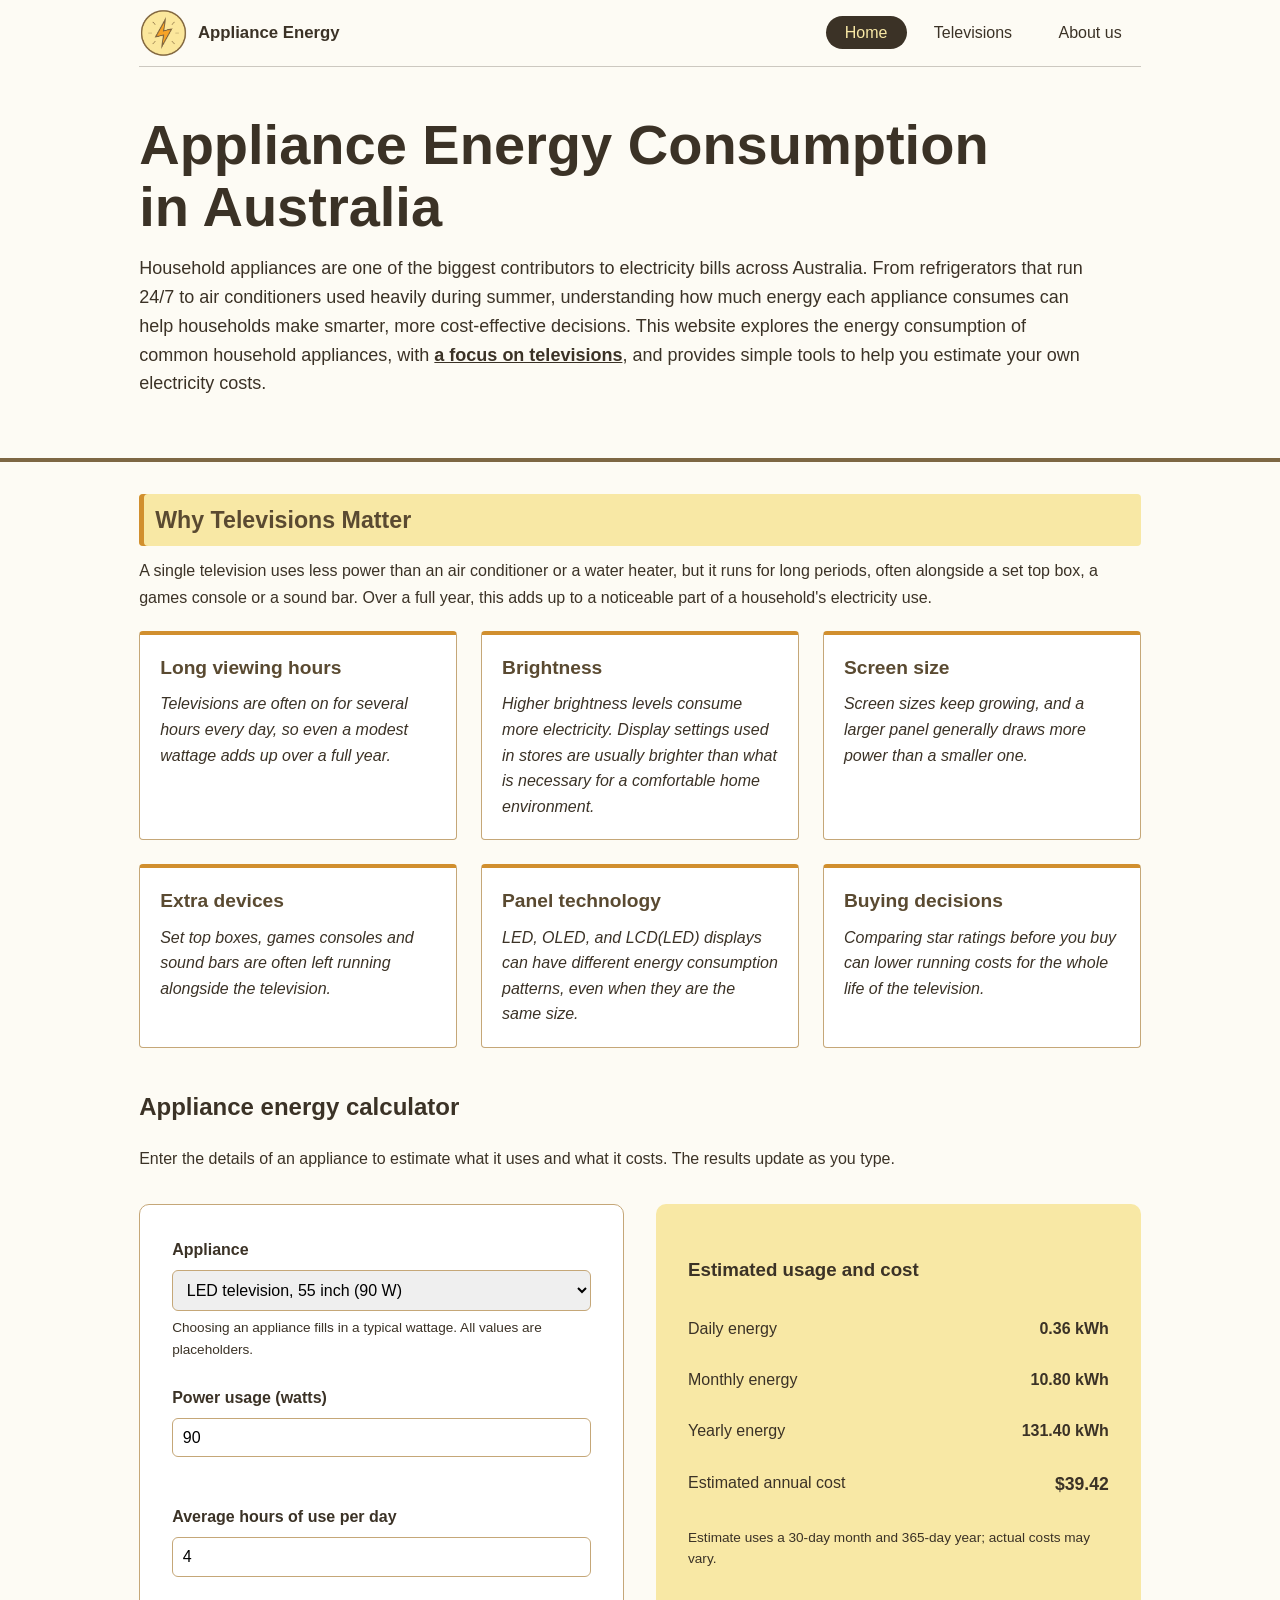
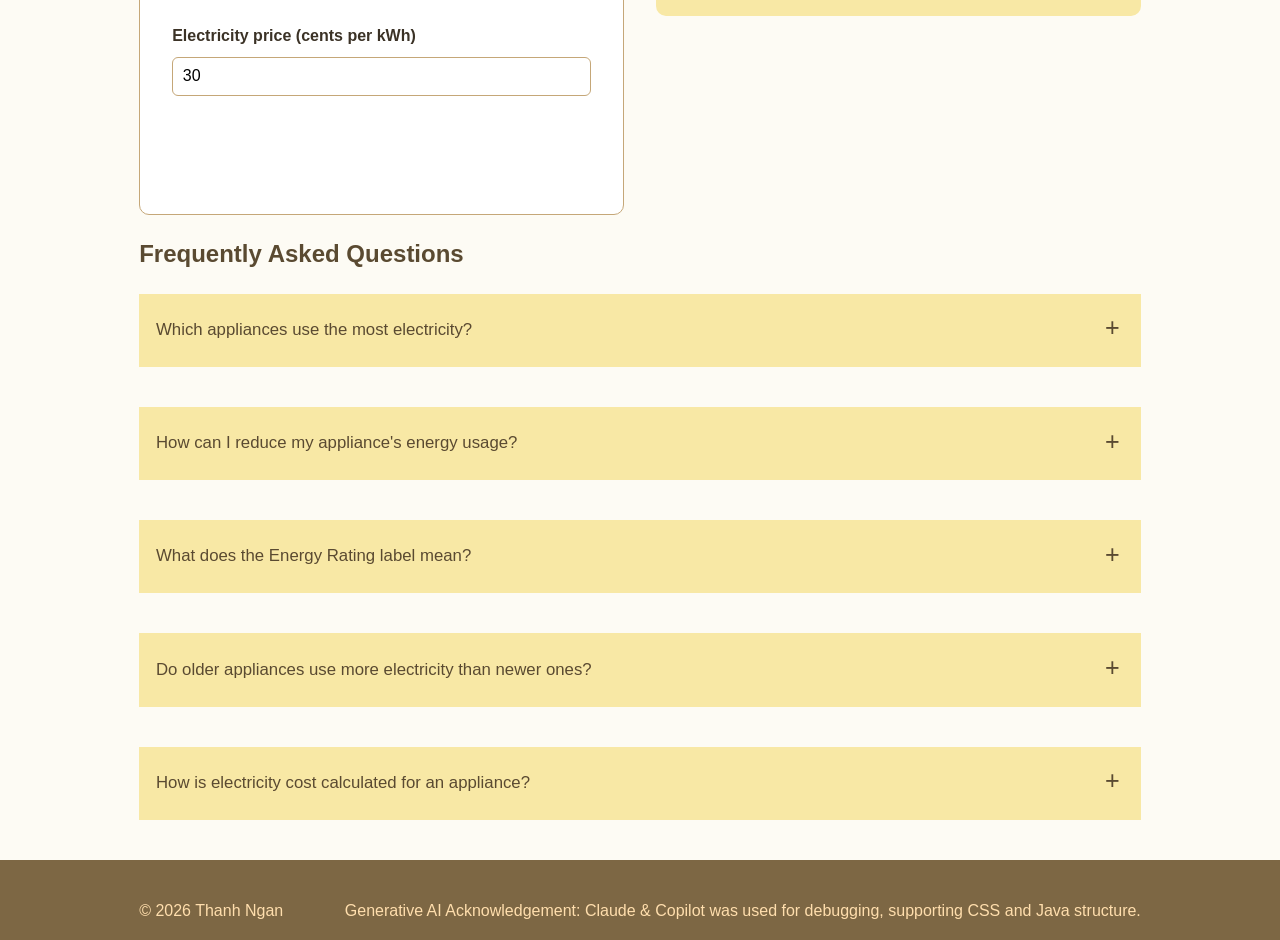
==== commit c24bc068: "update README.md index.html televisions.html" ====
--- a/index.html
+++ b/index.html
@@ -73,7 +73,7 @@
             </article>
         </div>
 
-        <section class="calc-section container">
+        <section class="calc-section container" id="appliance-energy-calculator">
             <h2>Appliance energy calculator</h2>
             <p>Enter the details of an appliance to estimate what it uses and what it costs. The results update as you type.</p>
             <div class="calc">
--- a/assets/style.css
+++ b/assets/style.css
@@ -46,7 +46,7 @@
 
 .logo_link .name {
   font-weight: bold;
-  font-size: 1.1rem;
+  font-size: 1.05rem;
 }
 
 nav ul {
@@ -132,14 +132,14 @@
 }
 
 .hero-header h1 {
-  font-size: clamp(2rem, 6vw, 3.2rem);
+  font-size: clamp(2.25rem, 5vw, 3.5rem);
   margin: 0.2em 0 0.3em;
   line-height: 1.1;
   color: var(--dark-coffee);
 }
 
 .hero-header .lead {
-  font-size: 1.15rem;
+  font-size: 1.125rem;
   max-width: 60rem;
   margin: 0 0 1.5rem;
   line-height: 1.6;
@@ -173,7 +173,8 @@
     font-family: 'Segoe UI', Tahoma, Geneva, Verdana, sans-serif;
     max-width: 65rem;
     margin: 0 auto;
-    font-size: 1.2rem;
+    font-size: 1rem;
+    line-height: 1.6;
 }
 
 /* Color for main content in Home Page */
@@ -218,7 +219,7 @@
   padding: 0.6rem;
   border: 1px solid var(--border);
   border-radius: 6px;
-  font-size: 1.3rem;
+  font-size: 1rem;
   font-family: inherit;
 }
 
@@ -243,7 +244,7 @@
   border-radius: 999px;
   font-weight: bold;
   cursor: pointer;
-  font-size: 2rem;
+  font-size: 1rem;
 }
 
 .calc-result {
@@ -262,7 +263,7 @@
 
 .result-cost strong {
   color: var(--accent);
-  font-size: 1.3rem;
+  font-size: 1.1rem;
 }
 
 .result-note {
@@ -285,7 +286,7 @@
 }
 
 .faq-question {
-    font-size: 1.3rem;
+    font-size: 1.05rem;
     display: flex;
     align-items: center;
     justify-content: space-between;
@@ -337,7 +338,7 @@
   background: var(--cream);
   box-shadow: inset 5px 0 0 var(--amber-dark);
   color: var(--dark-brown);
-  font-size: 1.55rem;
+  font-size: 1.45rem;
   line-height: 1.35;
 }
 
@@ -345,7 +346,7 @@
 main > .small-text {
   max-width: 65rem;
   margin: 0 0 1.25rem;
-  font-size: 1.1rem;
+  font-size: 1rem;
   line-height: 1.65;
 }
 
@@ -359,22 +360,22 @@
   background: var(--cream);
   box-shadow: inset 5px 0 0 var(--amber-dark);
   color: var(--dark-brown);
-  font-size: 1.55rem;
+  font-size: 1.45rem;
   line-height: 1.35;
 }
 
 .about-page > .sub-text {
   max-width: 65rem;
   margin: 0 0 1.25rem;
-  font-size: 1.3rem;
+  font-size: 1rem;
   line-height: 1.65;
 }
 
 .about-page > ul {
   margin: 0 0 1.25rem;
-  font-size: 1.5rem;
+  font-size: 1rem;
   padding-left: 1.5rem;
-  line-height: 1.75;
+  line-height: 1.6;
 }
 
 .about-page > ul li::marker {
@@ -397,13 +398,13 @@
   background: var(--cream);
   box-shadow: inset 5px 0 0 var(--amber-dark);
   color: var(--dark-brown);
-  font-size: 1.55rem;
+  font-size: 1.45rem;
   line-height: 1.35;
 }
 
 .callout p {
   margin: 0 1.5rem 1rem;
-  font-size: 1.1rem;
+  font-size: 1.05rem;
   line-height: 1.65;
 }
  
@@ -429,7 +430,7 @@
 .kpi .num {
   display: block;
   margin-bottom: 0.4rem;
-  font-size: 2.2rem;
+  font-size: 2rem;
   font-weight: 700;
   line-height: 1.1;
   color: var(--brown);
@@ -456,13 +457,13 @@
   background: var(--cream);
   box-shadow: inset 5px 0 0 var(--amber-dark);
   color: var(--dark-brown);
-  font-size: 1.55rem;
+  font-size: 1.45rem;
   line-height: 1.35;
 }
  
 #framework > p {
   margin: 0 0 1.25rem;
-  font-size: 1.1rem;
+  font-size: 1.05rem;
   line-height: 1.65;
 }
  
@@ -482,7 +483,7 @@
 .five-item h3 {
   margin: 0 0 0.75rem;
   color: var(--dark-brown);
-  font-size: 1.25rem;
+  font-size: 1.2rem;
   line-height: 1.35;
 }
  
@@ -502,17 +503,18 @@
 .five-item h3 small {
   display: block;
   margin: 0.15rem 0 0 2.4rem;
-  font-size: 0.95rem;
+  font-size: 0.875rem;
   font-weight: 400;
   color: var(--brown);
 }
  
 .five-item li {
-  font-size: 1.1rem;
+  font-size: 1rem;
   line-height: 1.65;
 }
  
 .five-item p {
+  font-size: 1.05rem;
   margin: 0 0 0.6rem;
 }
  
@@ -538,7 +540,7 @@
 }
  
 .kpis.small .num {
-  font-size: 1.6rem;
+  font-size: 1.4rem;
 }
  
 .five-item img {
@@ -557,21 +559,21 @@
 #size > h2 {
   margin: 0 0 1rem;
   color: var(--dark-brown);
-  font-size: 1.9rem;
-  line-height: 1.25;
+  font-size: 1.65rem;
+  line-height: 1.3;
 }
 
 #market > p,
 #size > p {
   margin: 0 0 1.25rem;
-  font-size: 1.1rem;
+  font-size: 1.05rem;
   line-height: 1.65;
 }
 
 #size > h3 {
   margin: 2rem 0 0.5rem;
   color: var(--dark-brown);
-  font-size: 1.25rem;
+  font-size: 1.2rem;
   line-height: 1.35;
 }
 
@@ -592,7 +594,7 @@
 
 figcaption {
   margin-top: 0.75rem;
-  font-size: 0.95rem;
+  font-size: 0.875rem;
   line-height: 1.55;
   color: var(--brown);
 }
@@ -616,19 +618,19 @@
 .cost h4 {
   margin: 0 0 0.75rem;
   color: var(--dark-brown);
-  font-size: 1.25rem;
+  font-size: 1.15rem;
   line-height: 1.35;
 }
 
 .cost h4 span {
-  font-size: 1rem;
+  font-size: 0.9rem;
   font-weight: 400;
   color: var(--brown);
 }
 
 .televisions-page .cost table {
   min-width: 28rem;
-  font-size: 1.05rem;
+  font-size: 0.95rem;
 }
 
 .televisions-page .cost th,
@@ -642,6 +644,55 @@
   line-height: 1.5;
   color: var(--brown);
 }
+
+.findings li {
+  font-size: 1.05rem;
+  margin-bottom:15px
+}
+
+.recommend {
+  padding: 1.25rem 1.5rem;
+  background:var(--surface);
+  border:1px solid var(--camel);
+  border-top: 4px solid var(--amber-dark);
+  border-radius:4px;
+}
+
+.recommend li {
+  font-size: 1.05rem;
+  margin-bottom:15px
+}
+
+#storyboard > h2 {
+  text-align: center;
+}
+
+.board {
+  display:grid;
+  grid-template-columns:repeat(auto-fit,minmax(240px,1fr));
+  gap:16px
+}
+
+.note-card {
+  background:var(--surface);
+  border:1px solid var(--camel);
+  padding:18px;
+  border-radius:4px;
+  font-size:1rem;
+  box-shadow:2px 3px 0 rgba(0,0,0,.08);
+  transform:rotate(-.6deg)
+}
+.note-card:nth-child(even) {transform:rotate(.7deg)}
+.note-card b {
+  display:block;
+  margin-bottom:4px
+}
+
+#about > h2 {
+  text-align: center;
+}
+
+
 
 /* ----------------------------------------------------------------------------------- */
 .card-grid {
@@ -662,13 +713,13 @@
 .card-grid h3 {
   margin: 0 0 0.65rem;
   color: var(--dark-brown);
-  font-size: 1.25rem;
+  font-size: 1.2rem;
   line-height: 1.35;
 }
 
 .card-grid p {
   margin: 0;
-  font-size: 1.2rem;
+  font-size: 1rem;
   line-height: 1.6;
 }
 
@@ -682,7 +733,7 @@
   min-width: 40rem;
   border-collapse: collapse;
   background: var(--surface);
-  font-size: 1.35rem;
+  font-size: 1rem;
 }
 
 .televisions-page th,
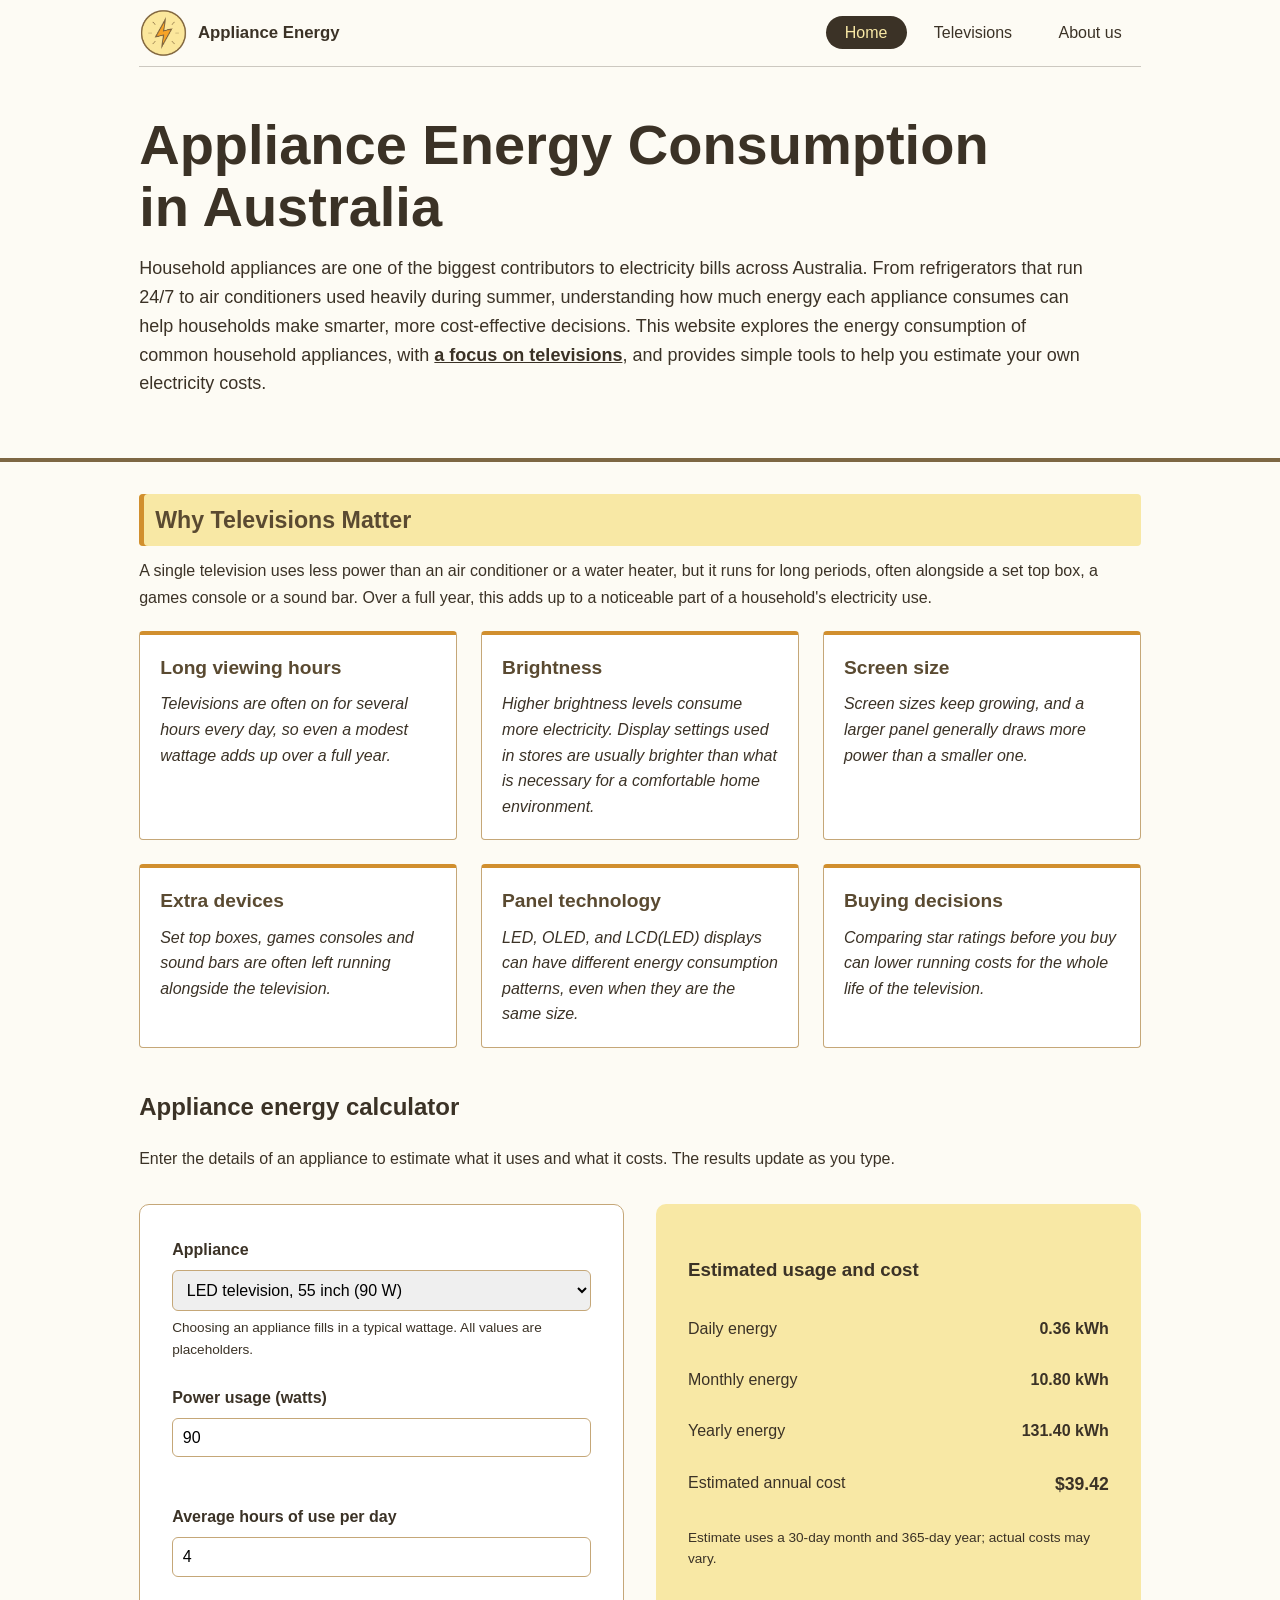
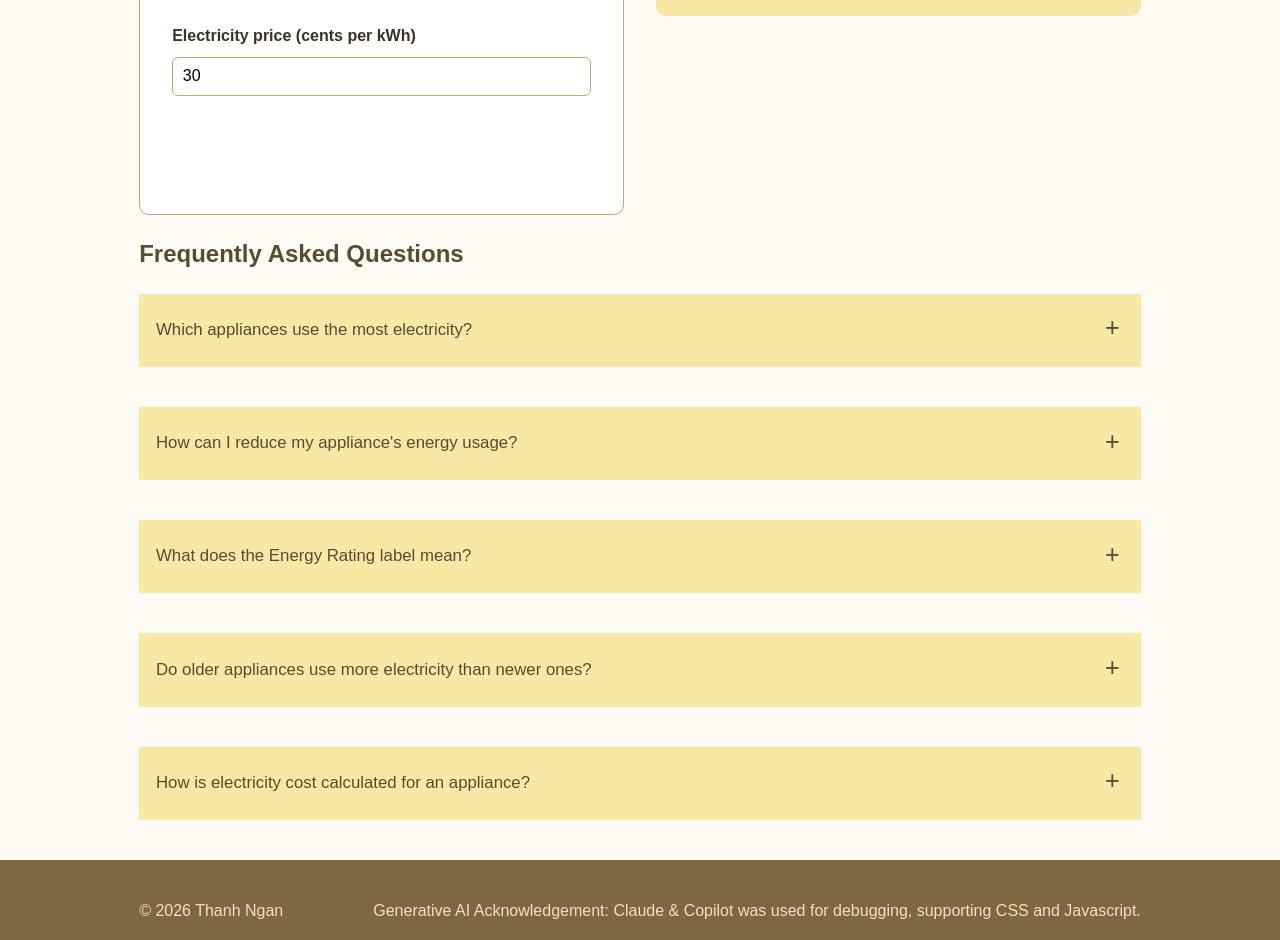
==== commit a0b066c6: "update index.html" ====
--- a/index.html
+++ b/index.html
@@ -194,7 +194,7 @@
     <footer class="footer-content">
         <div class="container footer-inner">
             <div>&copy; <span id="footer-year">2026 -</span> Thanh Ngan</div>
-            <div>Generative AI Acknowledgement: Claude & Copilot was used for debugging, supporting CSS and Java structure.</div>
+            <div>Generative AI Acknowledgement: Claude & Copilot was used for debugging, supporting CSS and Javascript.</div>
         </div>
     </footer>
     
